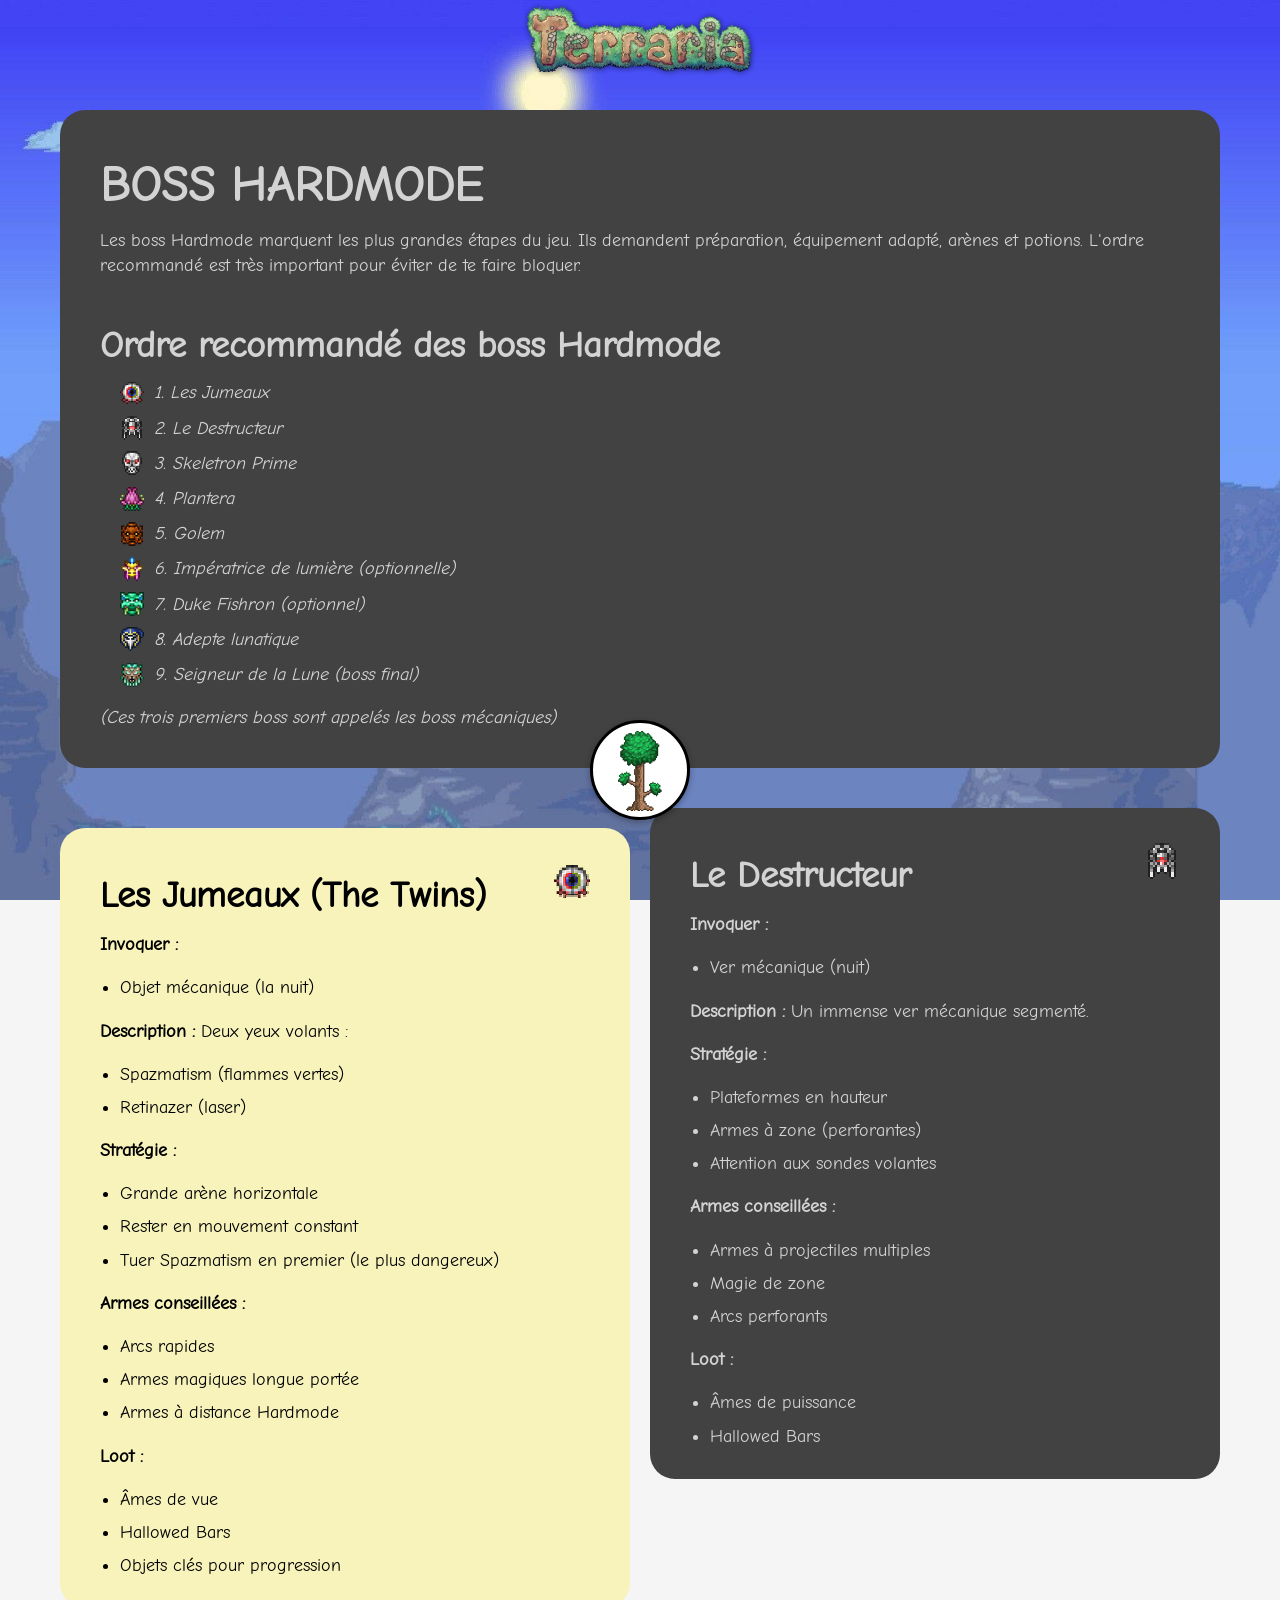
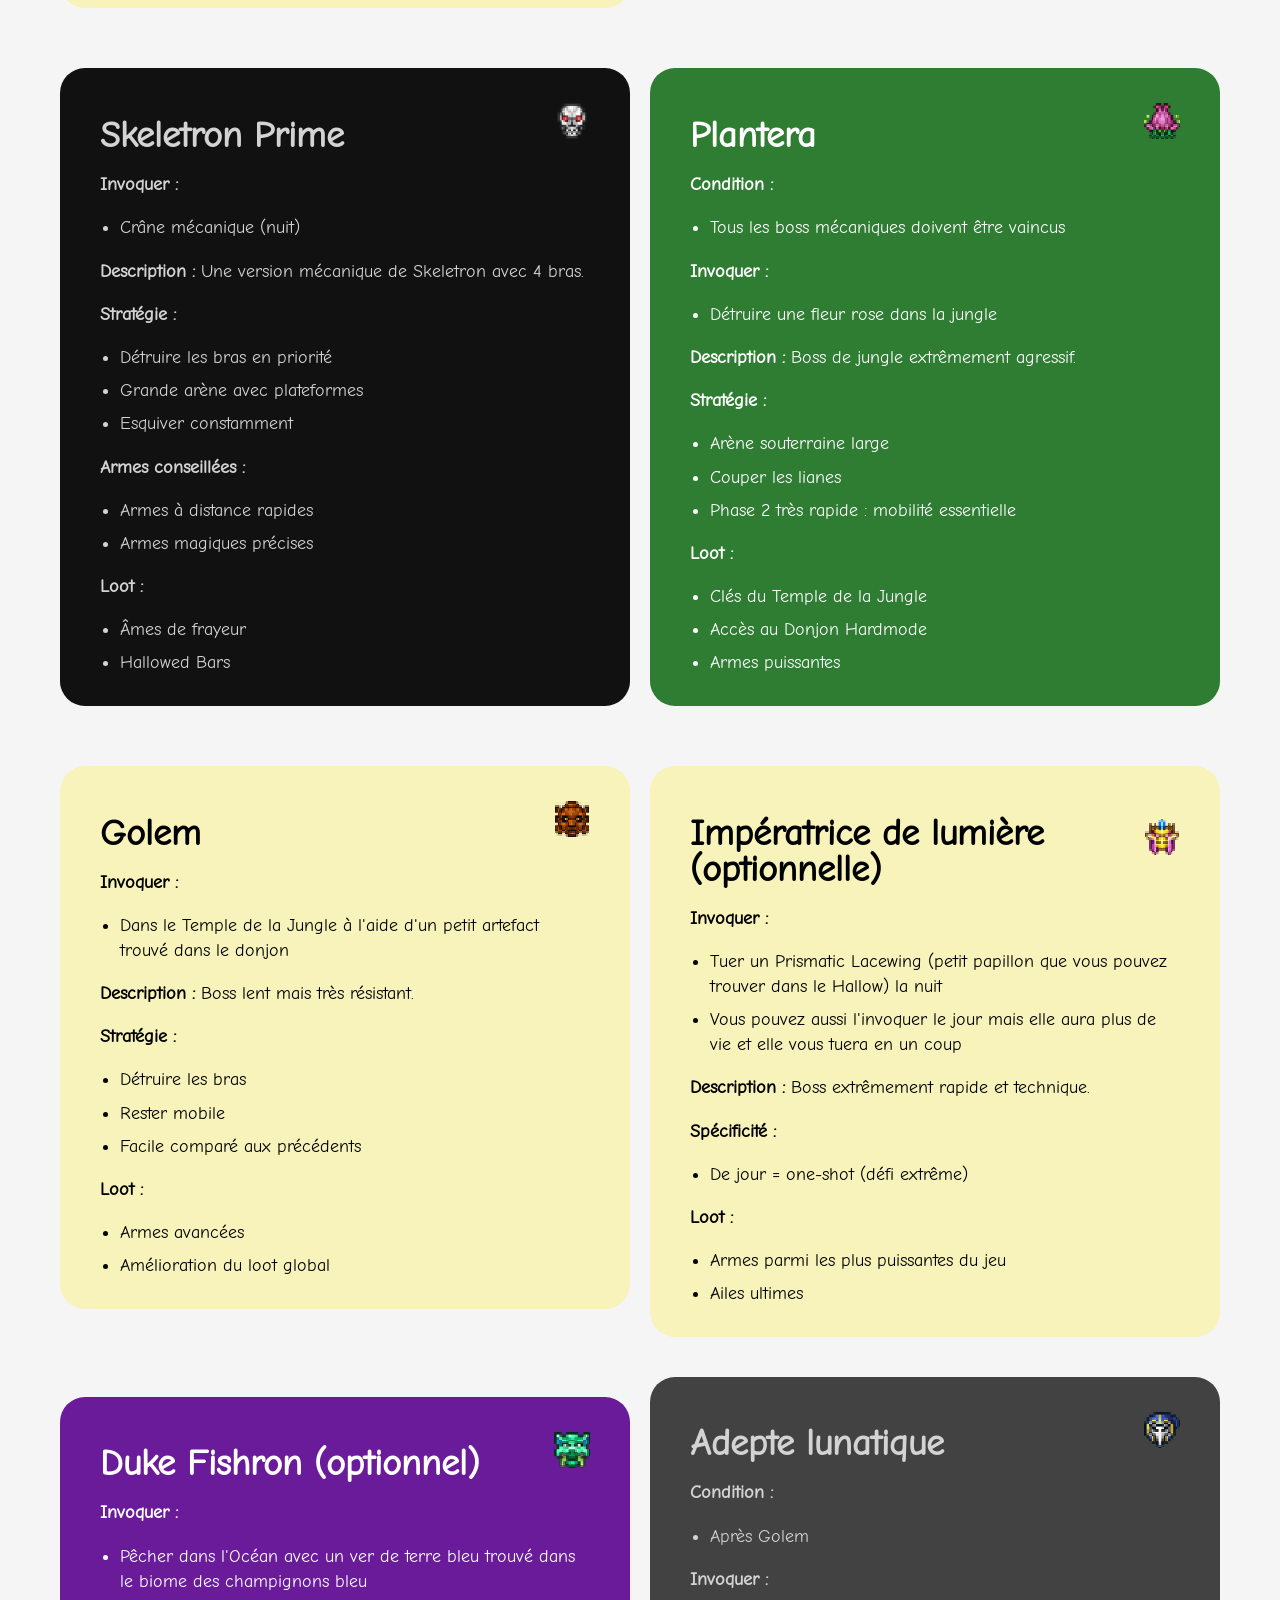
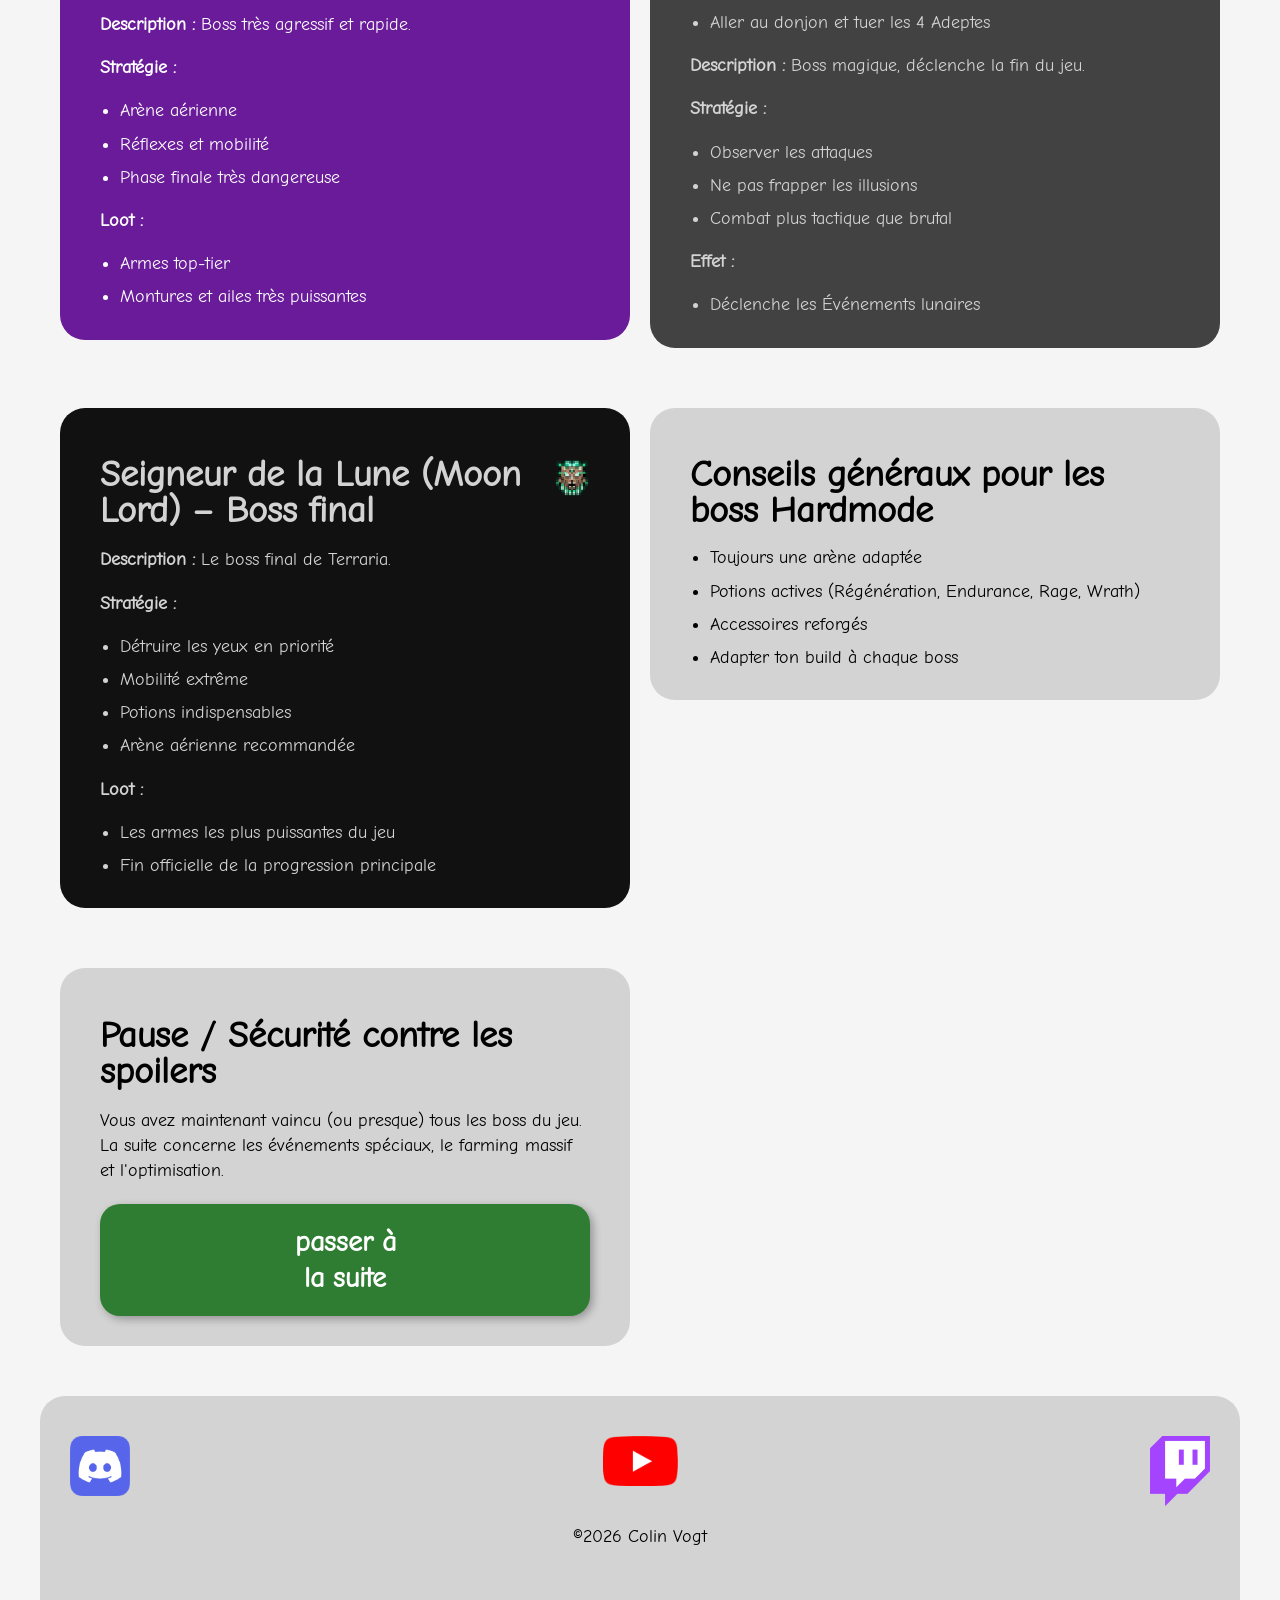
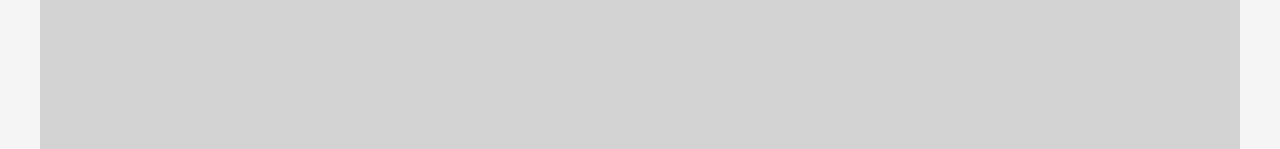
==== boss_hardmode.html @ 0d72e26e "Fini la page optimisation.html" ====
<!DOCTYPE html>
<html lang="fr">
<head>
    <meta charset="UTF-8">
    <meta name="viewport" content="width=device-width, initial-scale=1.0">
    <title>Boss Hardmode | Guide complet de Terraria!</title>
    <meta name="author" content="Colin Vogt">
    <meta name="description" content="Guide complet de Terraria.">
    <link rel="stylesheet" href="css/normalize.css"/>
    <link rel="stylesheet" href="css/main.css"/>
    <link rel="apple-touch-icon" sizes="180x180" href="/img/apple-touch-icon.png">
    <link rel="icon" type="image/png" sizes="32x32" href="/img/favicon-32x32.png">
    <link rel="icon" type="image/png" sizes="16x16" href="/img/favicon-16x16.png">
    <link rel="manifest" href="./site.webmanifest">
</head>
<body class="Page-guide">

<header>
    <img src="./img/HD-Terraria-Logo.webp" alt="Logo de Terraria" class="Logo" height="80px"/>
</header>

<main>

    <!-- Titre + intro -->
    <div class="Box-gris-foncee">
        <h1>BOSS HARDMODE</h1>
        <p>Les boss Hardmode marquent les plus grandes étapes du jeu. Ils demandent préparation,
            équipement adapté, arènes et potions. L'ordre recommandé est très important pour éviter
            de te faire bloquer.</p>

        <h2>Ordre recommandé des boss Hardmode</h2>
        <ul class="liste-boss">
            <li><a href="#jumeaux">
                <img src="./img/jumeaux.png" alt="Les Jumeaux"/>
                1. Les Jumeaux
            </a></li>
            <li><a href="#destructeur">
                <img src="./img/le_destructeur.png" alt="Le Destructeur"/>
                2. Le Destructeur
            </a></li>
            <li><a href="#skeletron-prime">
                <img src="./img/skeletron_prime.png" alt="Skeletron Prime"/>
                3. Skeletron Prime
            </a></li>
            <li><a href="#plantera">
                <img src="./img/plantera.png" alt="Plantera"/>
                4. Plantera
            </a></li>
            <li><a href="#golem">
                <img src="./img/golem.png" alt="Golem"/>
                5. Golem
            </a></li>
            <li><a href="#imperatrice">
                <img src="./img/imperatrice_lumiere.png" alt="Impératrice de lumière"/>
                6. Impératrice de lumière (optionnelle)
            </a></li>
            <li><a href="#duke-fishron">
                <img src="./img/duc_poisson.png" alt="Duke Fishron"/>
                7. Duke Fishron (optionnel)
            </a></li>
            <li><a href="#adepte">
                <img src="./img/adepte_lunatique.png" alt="Adepte lunatique"/>
                8. Adepte lunatique
            </a></li>
            <li><a href="#moon-lord">
                <img src="./img/seigneur_de_la_lune.png" alt="Seigneur de la Lune"/>
                9. Seigneur de la Lune (boss final)
            </a></li>
        </ul>
        <p><em>(Ces trois premiers boss sont appelés les boss mécaniques)</em></p>
    </div>

    <!-- Les Jumeaux -->
    <div class="Box-jaune" id="jumeaux">
        <div class="boss-header">
            <h2>Les Jumeaux (The Twins)</h2>
            <img src="./img/jumeaux.png" alt="Les Jumeaux" class="boss-icon"/>
        </div>
        <p><strong>Invoquer :</strong></p>
        <ul>
            <li>Objet mécanique (la nuit)</li>
        </ul>
        <p><strong>Description :</strong> Deux yeux volants :</p>
        <ul>
            <li>Spazmatism (flammes vertes)</li>
            <li>Retinazer (laser)</li>
        </ul>
        <p><strong>Stratégie :</strong></p>
        <ul>
            <li>Grande arène horizontale</li>
            <li>Rester en mouvement constant</li>
            <li>Tuer Spazmatism en premier (le plus dangereux)</li>
        </ul>
        <p><strong>Armes conseillées :</strong></p>
        <ul>
            <li>Arcs rapides</li>
            <li>Armes magiques longue portée</li>
            <li>Armes à distance Hardmode</li>
        </ul>
        <p><strong>Loot :</strong></p>
        <ul>
            <li>Âmes de vue</li>
            <li>Hallowed Bars</li>
            <li>Objets clés pour progression</li>
        </ul>
    </div>

    <!-- Le Destructeur -->
    <div class="Box-gris-foncee" id="destructeur" style="margin-top: 0;">
        <div class="boss-header">
            <h2>Le Destructeur</h2>
            <img src="./img/le_destructeur.png" alt="Le Destructeur" class="boss-icon"/>
        </div>
        <p><strong>Invoquer :</strong></p>
        <ul>
            <li>Ver mécanique (nuit)</li>
        </ul>
        <p><strong>Description :</strong> Un immense ver mécanique segmenté.</p>
        <p><strong>Stratégie :</strong></p>
        <ul>
            <li>Plateformes en hauteur</li>
            <li>Armes à zone (perforantes)</li>
            <li>Attention aux sondes volantes</li>
        </ul>
        <p><strong>Armes conseillées :</strong></p>
        <ul>
            <li>Armes à projectiles multiples</li>
            <li>Magie de zone</li>
            <li>Arcs perforants</li>
        </ul>
        <p><strong>Loot :</strong></p>
        <ul>
            <li>Âmes de puissance</li>
            <li>Hallowed Bars</li>
        </ul>
    </div>

    <!-- Skeletron Prime -->
    <div class="Box-noir" id="skeletron-prime">
        <div class="boss-header">
            <h2>Skeletron Prime</h2>
            <img src="./img/skeletron_prime.png" alt="Skeletron Prime" class="boss-icon"/>
        </div>
        <p><strong>Invoquer :</strong></p>
        <ul>
            <li>Crâne mécanique (nuit)</li>
        </ul>
        <p><strong>Description :</strong> Une version mécanique de Skeletron avec 4 bras.</p>
        <p><strong>Stratégie :</strong></p>
        <ul>
            <li>Détruire les bras en priorité</li>
            <li>Grande arène avec plateformes</li>
            <li>Esquiver constamment</li>
        </ul>
        <p><strong>Armes conseillées :</strong></p>
        <ul>
            <li>Armes à distance rapides</li>
            <li>Armes magiques précises</li>
        </ul>
        <p><strong>Loot :</strong></p>
        <ul>
            <li>Âmes de frayeur</li>
            <li>Hallowed Bars</li>
        </ul>
    </div>

    <!-- Plantera -->
    <div class="Box-verte" id="plantera">
        <div class="boss-header">
            <h2>Plantera</h2>
            <img src="./img/plantera.png" alt="Plantera" class="boss-icon"/>
        </div>
        <p><strong>Condition :</strong></p>
        <ul>
            <li>Tous les boss mécaniques doivent être vaincus</li>
        </ul>
        <p><strong>Invoquer :</strong></p>
        <ul>
            <li>Détruire une fleur rose dans la jungle</li>
        </ul>
        <p><strong>Description :</strong> Boss de jungle extrêmement agressif.</p>
        <p><strong>Stratégie :</strong></p>
        <ul>
            <li>Arène souterraine large</li>
            <li>Couper les lianes</li>
            <li>Phase 2 très rapide : mobilité essentielle</li>
        </ul>
        <p><strong>Loot :</strong></p>
        <ul>
            <li>Clés du Temple de la Jungle</li>
            <li>Accès au Donjon Hardmode</li>
            <li>Armes puissantes</li>
        </ul>
    </div>

    <!-- Golem -->
    <div class="Box-jaune" id="golem">
        <div class="boss-header">
            <h2>Golem</h2>
            <img src="./img/golem.png" alt="Golem" class="boss-icon"/>
        </div>
        <p><strong>Invoquer :</strong></p>
        <ul>
            <li>Dans le Temple de la Jungle à l'aide d'un petit artefact trouvé dans le donjon</li>
        </ul>
        <p><strong>Description :</strong> Boss lent mais très résistant.</p>
        <p><strong>Stratégie :</strong></p>
        <ul>
            <li>Détruire les bras</li>
            <li>Rester mobile</li>
            <li>Facile comparé aux précédents</li>
        </ul>
        <p><strong>Loot :</strong></p>
        <ul>
            <li>Armes avancées</li>
            <li>Amélioration du loot global</li>
        </ul>
    </div>

    <!-- Impératrice de lumière -->
    <div class="Box-jaune" id="imperatrice">
        <div class="boss-header">
            <h2>Impératrice de lumière (optionnelle)</h2>
            <img src="./img/imperatrice_lumiere.png" alt="Impératrice de lumière" class="boss-icon"/>
        </div>
        <p><strong>Invoquer :</strong></p>
        <ul>
            <li>Tuer un Prismatic Lacewing (petit papillon que vous pouvez trouver dans le Hallow) la nuit</li>
            <li>Vous pouvez aussi l'invoquer le jour mais elle aura plus de vie et elle vous tuera en un coup</li>
        </ul>
        <p><strong>Description :</strong> Boss extrêmement rapide et technique.</p>
        <p><strong>Spécificité :</strong></p>
        <ul>
            <li>De jour = one-shot (défi extrême)</li>
        </ul>
        <p><strong>Loot :</strong></p>
        <ul>
            <li>Armes parmi les plus puissantes du jeu</li>
            <li>Ailes ultimes</li>
        </ul>
    </div>

    <!-- Duke Fishron -->
    <div class="Box-violet" id="duke-fishron">
        <div class="boss-header">
            <h2>Duke Fishron (optionnel)</h2>
            <img src="./img/duc_poisson.png" alt="Duke Fishron" class="boss-icon"/>
        </div>
        <p><strong>Invoquer :</strong></p>
        <ul>
            <li>Pêcher dans l'Océan avec un ver de terre bleu trouvé dans le biome des champignons bleu</li>
        </ul>
        <p><strong>Description :</strong> Boss très agressif et rapide.</p>
        <p><strong>Stratégie :</strong></p>
        <ul>
            <li>Arène aérienne</li>
            <li>Réflexes et mobilité</li>
            <li>Phase finale très dangereuse</li>
        </ul>
        <p><strong>Loot :</strong></p>
        <ul>
            <li>Armes top-tier</li>
            <li>Montures et ailes très puissantes</li>
        </ul>
    </div>

    <!-- Adepte lunatique -->
    <div class="Box-gris-foncee" id="adepte" style="margin-top: 0;">
        <div class="boss-header">
            <h2>Adepte lunatique</h2>
            <img src="./img/adepte_lunatique.png" alt="Adepte lunatique" class="boss-icon"/>
        </div>
        <p><strong>Condition :</strong></p>
        <ul>
            <li>Après Golem</li>
        </ul>
        <p><strong>Invoquer :</strong></p>
        <ul>
            <li>Aller au donjon et tuer les 4 Adeptes</li>
        </ul>
        <p><strong>Description :</strong> Boss magique, déclenche la fin du jeu.</p>
        <p><strong>Stratégie :</strong></p>
        <ul>
            <li>Observer les attaques</li>
            <li>Ne pas frapper les illusions</li>
            <li>Combat plus tactique que brutal</li>
        </ul>
        <p><strong>Effet :</strong></p>
        <ul>
            <li>Déclenche les Événements lunaires</li>
        </ul>
    </div>

    <!-- Moon Lord -->
    <div class="Box-noir" id="moon-lord">
        <div class="boss-header">
            <h2>Seigneur de la Lune (Moon Lord) – Boss final</h2>
            <img src="./img/seigneur_de_la_lune.png" alt="Seigneur de la Lune" class="boss-icon"/>
        </div>
        <p><strong>Description :</strong> Le boss final de Terraria.</p>
        <p><strong>Stratégie :</strong></p>
        <ul>
            <li>Détruire les yeux en priorité</li>
            <li>Mobilité extrême</li>
            <li>Potions indispensables</li>
            <li>Arène aérienne recommandée</li>
        </ul>
        <p><strong>Loot :</strong></p>
        <ul>
            <li>Les armes les plus puissantes du jeu</li>
            <li>Fin officielle de la progression principale</li>
        </ul>
    </div>

    <!-- Conseils généraux -->
    <div class="Box-gris-claire">
        <h2>Conseils généraux pour les boss Hardmode</h2>
        <ul>
            <li>Toujours une arène adaptée</li>
            <li>Potions actives (Régénération, Endurance, Rage, Wrath)</li>
            <li>Accessoires reforgés</li>
            <li>Adapter ton build à chaque boss</li>
        </ul>
    </div>

    <!-- Pause / Sécurité contre les spoilers -->
    <div class="Box-gris-claire">
        <h2>Pause / Sécurité contre les spoilers</h2>
        <p>Vous avez maintenant vaincu (ou presque) tous les boss du jeu. La suite concerne les
            événements spéciaux, le farming massif et l'optimisation.</p>
        <a href="progression_avancee.html" class="btn-suite">passer à<br>la suite</a>
    </div>

</main>

<footer>
    <nav class="reseau-sociaux">
        <a href="" target="_blank" rel="noopener noreferrer">
            <img src="./img/logo_discord.png" alt="Logo de discord" width="60" height="60"/>
        </a>
        <a href="https://www.youtube.com/@Colpome" target="_blank" rel="noopener noreferrer">
            <img src="./img/Logo_youtube.png" alt="Logo de Youtube" width="75" height="50"/>
        </a>
        <a href="https://www.twitch.tv/colpome" target="_blank" rel="noopener noreferrer">
            <img src="./img/Logo_twitch.png" alt="Logo de Twitch" width="60" height="70"/>
        </a>
    </nav>
    &copy;2026 Colin Vogt
</footer>

<!-- Checkbox cachée qui contrôle le menu -->
<input type="checkbox" id="toggle-menu"/>

<!-- Cercle avec l'arbre = label cliquable -->
<label for="toggle-menu" class="cercle-fixe">
    <img src="./img/Arbre_Terraria.png" alt="Ouvrir le menu de navigation"/>
</label>

<!-- Menu -->
<nav class="menu-flottant">
    <a href="index.html" class="menu-btn">Accueil</a>
    <a href="role.html" class="menu-btn">Rôle</a>
    <a href="intro_guide.html" class="menu-btn actif">Guide du jeux</a>
    <a href="https://terraria.wiki.gg/" class="menu-btn" target="_blank" rel="noopener noreferrer">Wiki</a>
    <a href="https://store.steampowered.com/app/105600/Terraria/" class="menu-btn" target="_blank"
       rel="noopener noreferrer">Jouer</a>
</nav>

</body>
</html>
---- css/main.css ----
/* =============================================
   FONTS
   ============================================= */

@font-face {
    font-display: swap;
    font-family: 'Comic Neue';
    font-style: normal;
    font-weight: 400;
    src: url('../fonts/comic-neue-v9-latin-regular.woff2') format('woff2');
}

/* =============================================
   RESET & BASE
   ============================================= */

* {
    box-sizing: border-box;
}

body {
    font-family: 'Comic Neue', 'Comic Sans MS', cursive;
    font-weight: 400;
    font-size: 18px;
    line-height: 1.4;
    color: darkblue;
    background-color: whitesmoke;
    max-width: calc(100% - 23px);
    margin: auto;
    background-image: url("../img/terraria-biome-background-h1bm9hfi6el9yrfu.jpg");
    background-position: top;
    background-repeat: no-repeat;
    background-size: cover;
    background-attachment: fixed;
}

a {
    color: deeppink;
    text-decoration: none;
    padding: 0;
    margin: 0;
}

a:hover {
    color: darkmagenta;
}

/* =============================================
   HEADER - centré
   ============================================= */

header {
    position: fixed;
    top: 0;
    left: 0;
    width: 100%;
    display: flex;
    justify-content: center;
    z-index: 900;
    pointer-events: none;
}

header img {
    height: 80px;
    width: auto;
    pointer-events: all;
}

/* =============================================
   BOXES - STYLES COMMUNS
   ============================================= */

.Box-gris-foncee,
.Box-gris-claire,
.Box-verte,
.Box-jaune,
.Box-violet,
.Box-noir {
    border-radius: 25px;
    padding: 0 40px 20px;
    margin: 20px 0;
}

.Box-gris-foncee h1,
.Box-gris-claire h1,
.Box-verte h1,
.Box-jaune h1,
.Box-violet h1,
.Box-noir h1 {
    padding-top: 20px;
    font-size: 48px;
    font-weight: 700;
    line-height: 1;
    margin-bottom: 16px;
}

.Box-gris-foncee h2,
.Box-gris-claire h2,
.Box-verte h2,
.Box-jaune h2,
.Box-violet h2,
.Box-noir h2 {
    padding-top: 20px;
    font-size: 36px;
    font-weight: 700;
    line-height: 1;
    margin-bottom: 16px;
}

.Box-gris-foncee h3,
.Box-gris-claire h3,
.Box-verte h3,
.Box-jaune h3,
.Box-violet h3,
.Box-noir h3 {
    padding-top: 14px;
    font-size: 24px;
    font-weight: 700;
    line-height: 1;
    margin-bottom: 10px;
}

.Box-gris-foncee ul,
.Box-gris-claire ul,
.Box-verte ul,
.Box-jaune ul,
.Box-violet ul,
.Box-noir ul {
    padding-left: 20px;
    margin: 10px 0;
}

.Box-gris-foncee ol,
.Box-gris-claire ol,
.Box-verte ol,
.Box-jaune ol,
.Box-violet ol,
.Box-noir ol {
    padding-left: 20px;
    margin: 10px 0;
}

.Box-gris-foncee li,
.Box-gris-claire li,
.Box-verte li,
.Box-jaune li,
.Box-violet li,
.Box-noir li {
    margin-bottom: 8px;
}

/* =============================================
   BOXES - COULEURS
   ============================================= */

.Box-gris-foncee {
    background-color: #424242;
    color: #D3D3D3;
    margin-top: 110px;
}

.Box-gris-foncee img:not(.boss-icon):not(.liste-boss img) {
    display: block;
    max-width: 100%;
    width: 100%;
    height: auto;
    border-radius: 15px;
    margin-top: 10px;
}

.Box-gris-claire {
    background-color: #D3D3D3;
    color: #000000;
}

.Box-verte {
    background-color: #2E7D32;
    color: #FFFFFF;
}

.Box-verte video {
    max-width: 100%;
    width: 100%;
    border-radius: 12px;
}

.Box-jaune {
    background-color: #F7F3BB;
    color: #000000;
}

.Box-violet {
    background-color: #6A1B9A;
    color: #FFFFFF;
}

.Box-noir {
    background-color: #111111;
    color: #D3D3D3;
}

/* =============================================
   VIDEO PLACEHOLDER
   ============================================= */

.video-placeholder {
    height: 200px;
    border-radius: 12px;
    display: flex;
    align-items: center;
    justify-content: center;
    margin: 16px 0;
}

.video-placeholder p {
    font-size: 36px;
    font-weight: 700;
    color: #111;
}

/* =============================================
   BOUTON PASSER À LA SUITE
   ============================================= */

.btn-suite {
    display: block;
    background-color: #2E7D32;
    color: #fff !important;
    font-family: 'Comic Neue', 'Comic Sans MS', cursive;
    font-size: 28px;
    font-weight: 700;
    text-align: center;
    text-decoration: none;
    padding: 20px 30px;
    border-radius: 20px;
    margin: 20px auto 10px;
    width: 100%;
    line-height: 1.3;
    box-shadow: 3px 3px 8px rgba(0,0,0,0.3);
    transition: background-color 0.2s ease, transform 0.1s ease;
}

.btn-suite:hover {
    background-color: #1b5e20;
    color: #fff !important;
    transform: scale(1.02);
}

/* =============================================
   TABLEAU GUIDE
   ============================================= */

.tableau-guide {
    width: 100%;
    border-collapse: collapse;
    margin-top: 16px;
    font-size: 16px;
}

.tableau-guide th {
    background-color: #9E8A00;
    color: #fff;
    padding: 10px 14px;
    text-align: left;
    font-weight: 700;
    border: 1px solid #7a6a00;
}

.tableau-guide td {
    padding: 0;
    border: 1px solid #ccc;
    background-color: rgba(255,255,255,0.6);
    color: #111;
}

.tableau-guide tr:nth-child(even) td {
    background-color: rgba(255,255,240,0.8);
}

.tableau-guide td a {
    display: block;
    padding: 10px 14px;
    color: #111;
    text-decoration: none;
    width: 100%;
    height: 100%;
    transition: background-color 0.2s ease, color 0.2s ease;
}

.tableau-guide td a:hover {
    background-color: #2E7D32;
    color: #fff;
    font-weight: 700;
}

.tableau-guide td:last-child {
    padding: 10px 14px;
}

/* =============================================
   BOXES ROLES - bannière image + titre superposé
   ============================================= */

.Box-role {
    border-radius: 25px;
    margin: 20px 0;
    overflow: hidden;
}

.Box-role__banniere {
    position: relative;
    width: 100%;
    height: 160px;
}

.Box-role__img {
    width: 100%;
    height: 100%;
    object-fit: cover;
    display: block;
}

.Box-role__titre {
    position: absolute;
    top: 50%;
    left: 50%;
    transform: translate(-50%, -50%);
    font-family: 'Comic Neue', 'Comic Sans MS', cursive;
    font-size: 48px;
    font-weight: 700;
    line-height: 1;
    margin: 0;
    text-align: center;
    white-space: nowrap;
    color: #fff;
    text-shadow:
            -2px -2px 0 #000,
            2px -2px 0 #000,
            -2px  2px 0 #000,
            2px  2px 0 #000,
            0px  3px 8px rgba(0,0,0,0.7);
}

.Box-role__contenu {
    padding: 20px 30px 24px;
}

.Box-role__contenu p {
    margin-bottom: 12px;
}

.Box-role__contenu ul {
    padding-left: 20px;
    margin: 10px 0 12px;
}

.Box-role__contenu li {
    margin-bottom: 6px;
}

.Box-role--jaune { background-color: #F7F3BB; color: #000; }
.Box-role--violet { background-color: #3a006f; color: #fff; }
.Box-role--vert { background-color: #2E7D32; color: #fff; }
.Box-role--gris { background-color: #424242; color: #D3D3D3; }

/* =============================================
   BOSS HEADER - titre + icône côte à côte
   ============================================= */

.boss-header {
    display: flex;
    align-items: center;
    gap: 12px;
    flex-wrap: wrap;
    padding-top: 20px;
    margin-bottom: 16px;
}

.boss-header h2 {
    padding-top: 0;
    margin-bottom: 0;
    flex: 1;
}

.boss-icon {
    width: 36px;
    height: 36px;
    object-fit: contain;
    flex-shrink: 0;
    image-rendering: pixelated;   /* ← garde le style pixel art net */
}

/* =============================================
   LISTE DES BOSS avec icônes
   ============================================= */

.liste-boss {
    list-style: none;
    padding-left: 0;
}

.liste-boss li {
    margin-bottom: 10px;
}

.liste-boss a {
    display: flex;
    align-items: center;
    gap: 10px;
    color: #D3D3D3 !important;
    font-style: italic;
    font-size: 18px;
    text-decoration: none;
    transition: color 0.2s ease;
}

.liste-boss a:hover {
    color: #2E7D32 !important;
    font-weight: 700;
}

/* ← CORRECTION : taille fixe petite pour les icônes de la liste */
.liste-boss img {
    width: 24px;
    height: 24px;
    object-fit: contain;
    flex-shrink: 0;
    image-rendering: pixelated;
}

/* =============================================
   FOOTER
   ============================================= */

footer {
    text-align: center;
    display: block;
    background-color: #D3D3D3;
    color: #000000;
    padding: 20px 30px 200px;
    margin: 30px 0 0;
    border-radius: 25px 25px 0 0;
}

footer .reseau-sociaux {
    display: flex;
    justify-content: space-between;
    padding: 20px 0 10px;
    width: 100%;
}

/* =============================================
   MENU CSS PUR - checkbox cachée
   ============================================= */

#toggle-menu {
    display: none;
}

.cercle-fixe {
    position: fixed;
    bottom: 80px;
    left: 50%;
    transform: translateX(-50%);
    width: 100px;
    height: 100px;
    background-color: white;
    border-radius: 50%;
    display: flex;
    border: 3px solid #000000;
    justify-content: center;
    align-items: flex-start;
    padding-top: 8px;
    box-shadow: 0 2px 6px rgba(0,0,0,0.3);
    z-index: 2000;
    cursor: pointer;
    transition: border-color 0.2s ease, box-shadow 0.2s ease;
}

.cercle-fixe:hover {
    box-shadow: 0 4px 12px rgba(0,0,0,0.4);
}

#toggle-menu:checked ~ .cercle-fixe {
    border-color: #2E7D32;
    box-shadow: 0 0 0 4px rgba(46,125,50,0.3);
}

.cercle-fixe img {
    width: 80px;
    height: 80px;
    object-fit: contain;
}

.menu-flottant {
    position: fixed;
    top: 0;
    left: 0;
    width: 100vw;
    height: 100vh;
    background-color: transparent;
    display: flex;
    flex-direction: column;
    justify-content: flex-start;
    align-items: center;
    gap: 12px;
    padding: 100px 20px 20px;
    z-index: 1500;
    transform: translateY(-100%);
    transition: transform 0.4s ease;
    pointer-events: none;
}

#toggle-menu:checked ~ .menu-flottant {
    transform: translateY(0);
    pointer-events: all;
}

/* =============================================
   BOUTONS DU MENU
   ============================================= */

.menu-btn {
    display: block;
    background-color: #D3D3D3;
    color: #111 !important;
    font-family: 'Comic Neue', 'Comic Sans MS', cursive;
    font-size: 34px;
    font-weight: 700;
    text-decoration: none;
    padding: 26px 0;
    border-radius: 50px;
    border: 2px solid #555;
    box-shadow: 3px 3px 8px rgba(0,0,0,0.3);
    white-space: nowrap;
    transition: background-color 0.2s ease, transform 0.1s ease;
    width: 100%;
    text-align: center;
}

.menu-btn:hover {
    background-color: #2E7D32;
    color: #fff !important;
    transform: scale(1.02);
}

.menu-btn.actif {
    background-color: #F7F3BB;
    color: #111 !important;
    border-color: #111;
}

/* =============================================
   GRAND ÉCRAN - 2 colonnes (1024px et plus)
   ============================================= */

@media (min-width: 1024px) {

    body {
        max-width: 1200px;
        margin: auto;
    }

    main {
        display: grid;
        grid-template-columns: 1fr 1fr;
        gap: 20px;
        padding: 0 20px;
        align-items: start;
    }

    main > *:first-child,
    footer {
        grid-column: 1 / -1;
    }

    .menu-btn {
        font-size: 26px;
        padding: 20px 0;
    }

}
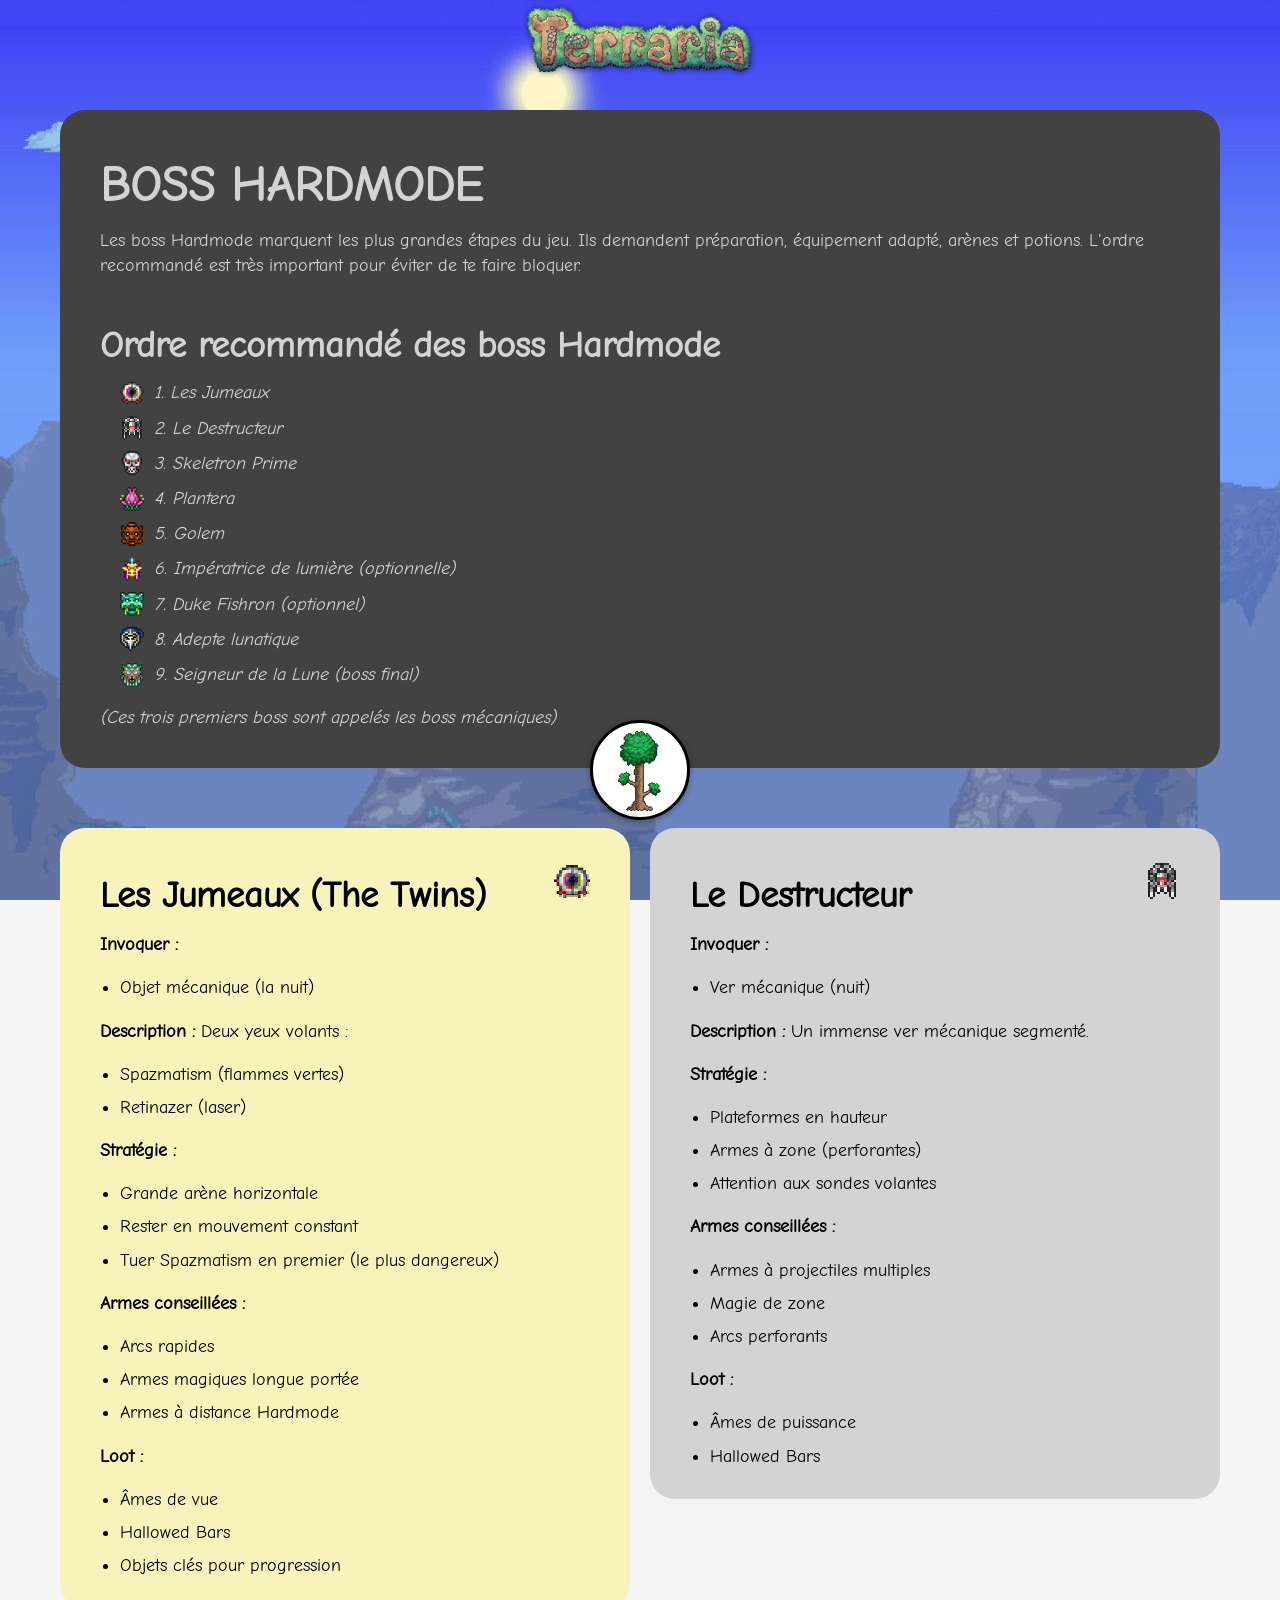
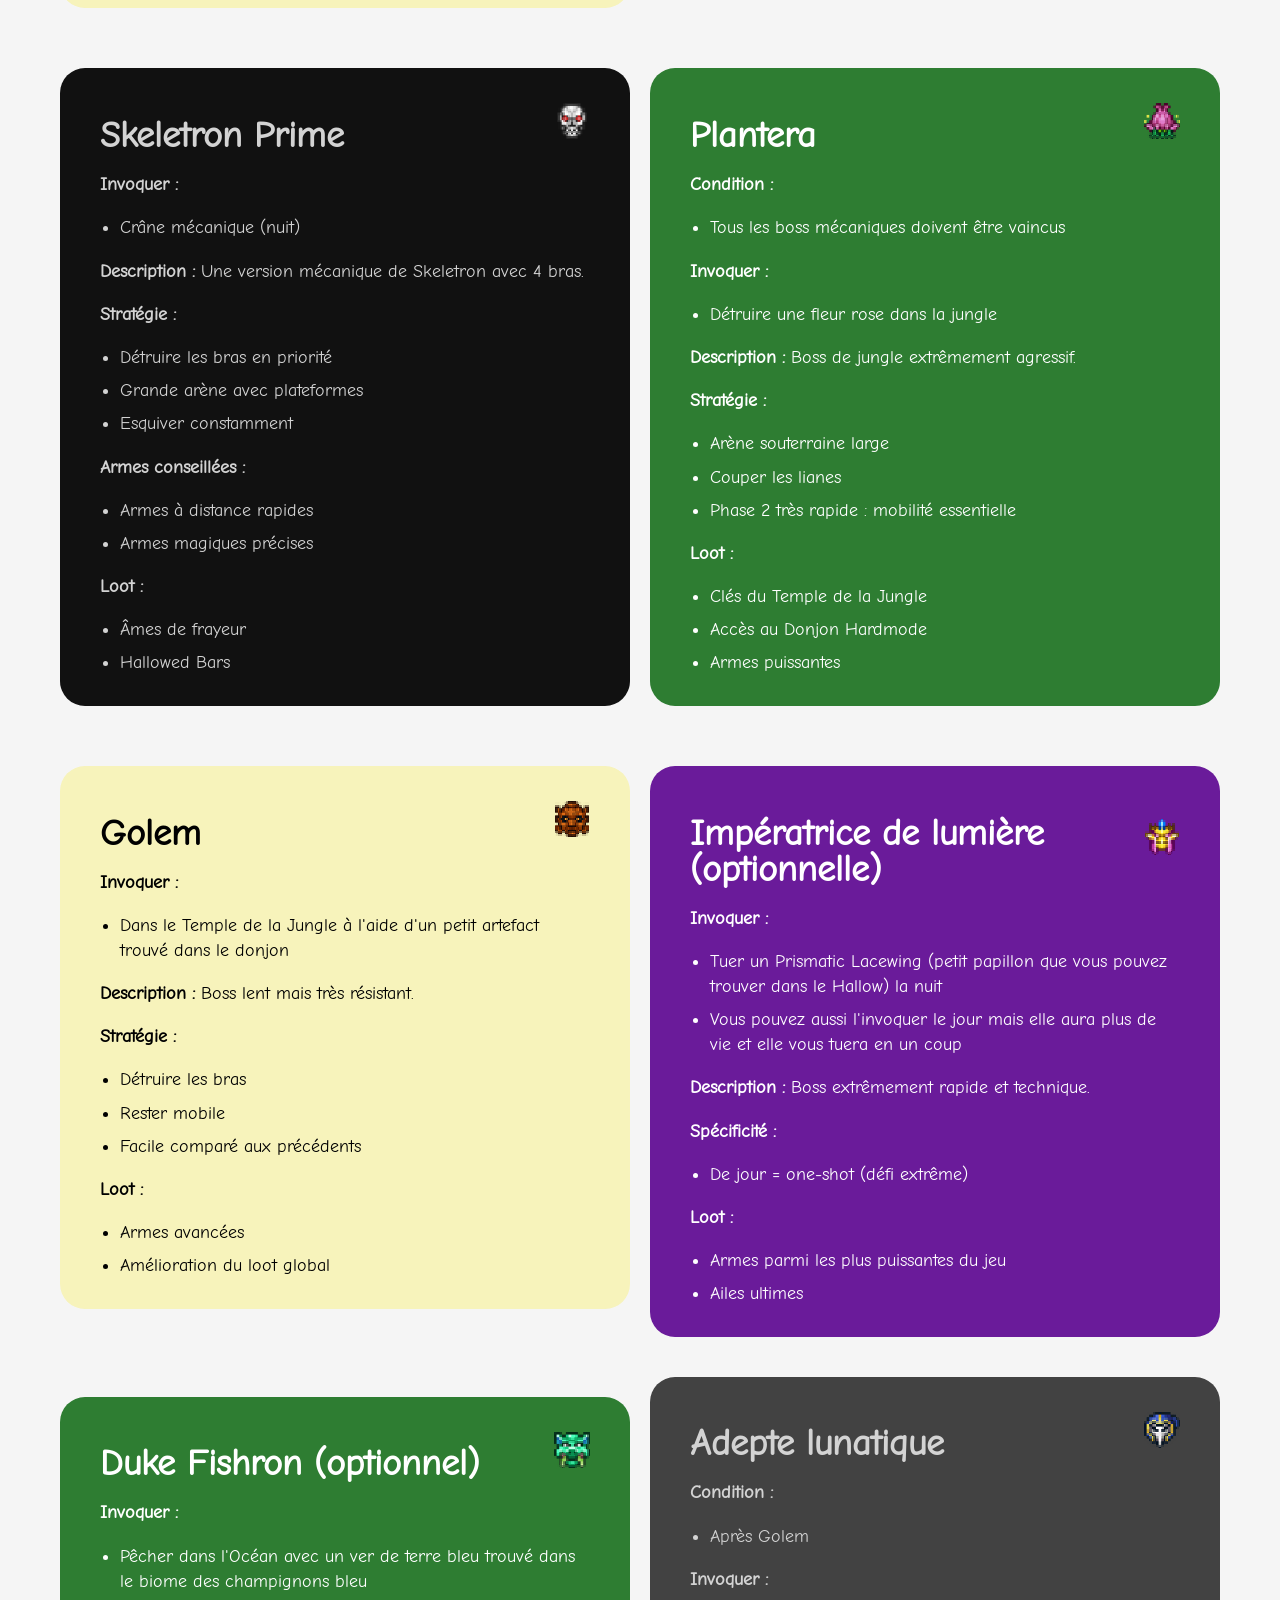
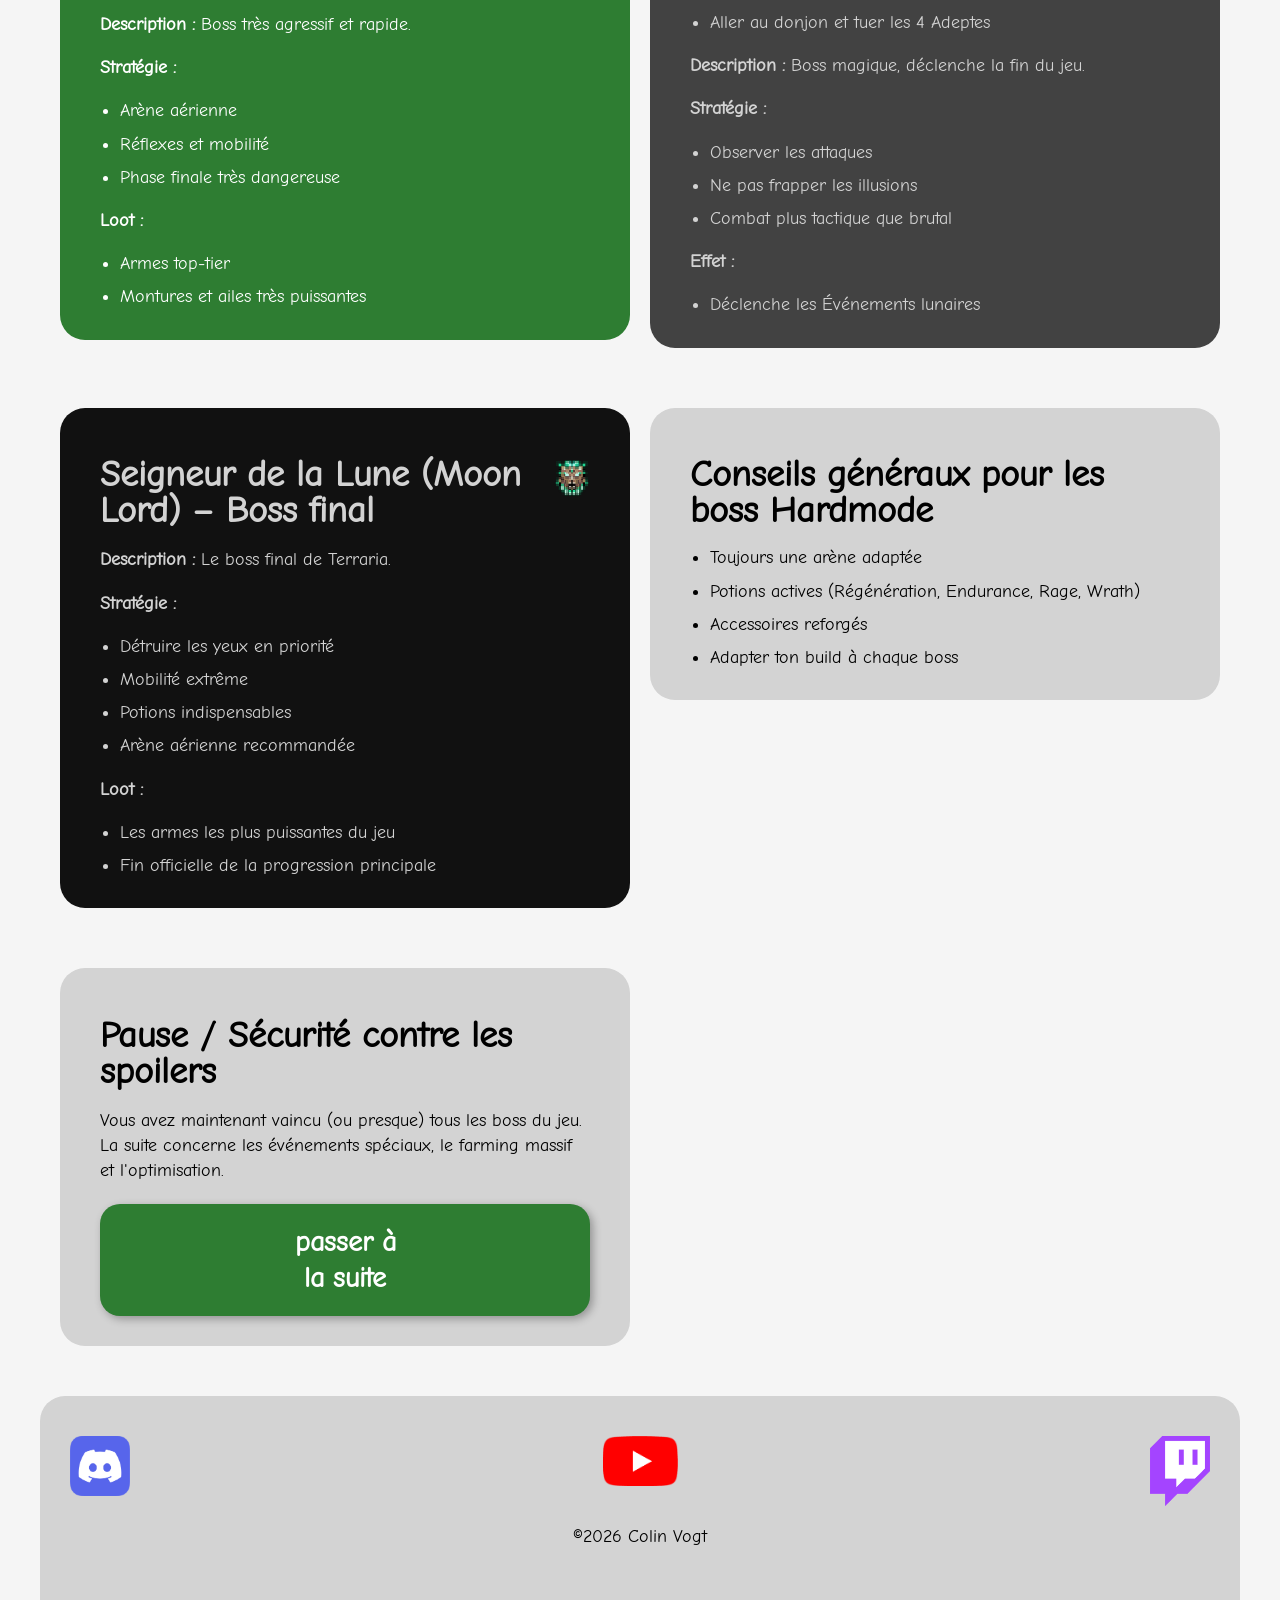
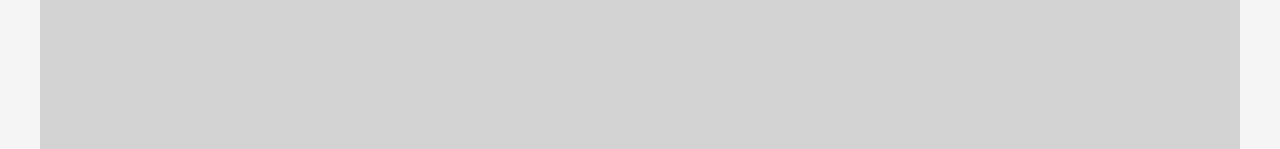
==== commit 2353e189: "Modifier les couleurs dans boss_hardmode.html" ====
--- a/boss_hardmode.html
+++ b/boss_hardmode.html
@@ -3,11 +3,12 @@
 <head>
     <meta charset="UTF-8">
     <meta name="viewport" content="width=device-width, initial-scale=1.0">
-    <title>Boss Hardmode | Guide complet de Terraria!</title>
+    <title>Progression Hardmode | Guide complet de Terraria!</title>
     <meta name="author" content="Colin Vogt">
     <meta name="description" content="Guide complet de Terraria.">
     <link rel="stylesheet" href="css/normalize.css"/>
     <link rel="stylesheet" href="css/main.css"/>
+    <link rel="stylesheet" href="css/responsive.css"/>
     <link rel="apple-touch-icon" sizes="180x180" href="/img/apple-touch-icon.png">
     <link rel="icon" type="image/png" sizes="32x32" href="/img/favicon-32x32.png">
     <link rel="icon" type="image/png" sizes="16x16" href="/img/favicon-16x16.png">
@@ -106,7 +107,7 @@
     </div>
 
     <!-- Le Destructeur -->
-    <div class="Box-gris-foncee" id="destructeur" style="margin-top: 0;">
+    <div class="Box-gris-claire" id="destructeur">
         <div class="boss-header">
             <h2>Le Destructeur</h2>
             <img src="./img/le_destructeur.png" alt="Le Destructeur" class="boss-icon"/>
@@ -218,7 +219,7 @@
     </div>
 
     <!-- Impératrice de lumière -->
-    <div class="Box-jaune" id="imperatrice">
+    <div class="Box-violet" id="imperatrice">
         <div class="boss-header">
             <h2>Impératrice de lumière (optionnelle)</h2>
             <img src="./img/imperatrice_lumiere.png" alt="Impératrice de lumière" class="boss-icon"/>
@@ -241,7 +242,7 @@
     </div>
 
     <!-- Duke Fishron -->
-    <div class="Box-violet" id="duke-fishron">
+    <div class="Box-verte" id="duke-fishron">
         <div class="boss-header">
             <h2>Duke Fishron (optionnel)</h2>
             <img src="./img/duc_poisson.png" alt="Duke Fishron" class="boss-icon"/>
--- a/css/main.css
+++ b/css/main.css
@@ -1,6 +1,6 @@
-/* =============================================
+/* ========================================
    FONTS
-   ============================================= */
+   ======================================== */
 
 @font-face {
     font-display: swap;
@@ -10,9 +10,7 @@
     src: url('../fonts/comic-neue-v9-latin-regular.woff2') format('woff2');
 }
 
-/* =============================================
-   RESET & BASE
-   ============================================= */
+/********** RESET & BASE **********/
 
 * {
     box-sizing: border-box;
@@ -45,9 +43,7 @@
     color: darkmagenta;
 }
 
-/* =============================================
-   HEADER - centré
-   ============================================= */
+/********** HEADER - centré **********/
 
 header {
     position: fixed;
@@ -66,9 +62,7 @@
     pointer-events: all;
 }
 
-/* =============================================
-   BOXES - STYLES COMMUNS
-   ============================================= */
+/********** BOXES - STYLES COMMUNS **********/
 
 .Box-gris-foncee,
 .Box-gris-claire,
@@ -149,9 +143,7 @@
     margin-bottom: 8px;
 }
 
-/* =============================================
-   BOXES - COULEURS
-   ============================================= */
+/********** BOXES - COULEURS **********/
 
 .Box-gris-foncee {
     background-color: #424242;
@@ -199,12 +191,9 @@
     color: #D3D3D3;
 }
 
-/* =============================================
-   VIDEO PLACEHOLDER
-   ============================================= */
+/********** VIDEO PLACEHOLDER **********/
 
 .video-placeholder {
-    height: 200px;
     border-radius: 12px;
     display: flex;
     align-items: center;
@@ -218,9 +207,7 @@
     color: #111;
 }
 
-/* =============================================
-   BOUTON PASSER À LA SUITE
-   ============================================= */
+/********** BOUTON PASSER À LA SUITE **********/
 
 .btn-suite {
     display: block;
@@ -246,9 +233,7 @@
     transform: scale(1.02);
 }
 
-/* =============================================
-   TABLEAU GUIDE
-   ============================================= */
+/********** TABLEAU GUIDE **********/
 
 .tableau-guide {
     width: 100%;
@@ -297,9 +282,7 @@
     padding: 10px 14px;
 }
 
-/* =============================================
-   BOXES ROLES - bannière image + titre superposé
-   ============================================= */
+/********** BOXES ROLES - bannière image + titre superposé **********/
 
 .Box-role {
     border-radius: 25px;
@@ -363,9 +346,7 @@
 .Box-role--vert { background-color: #2E7D32; color: #fff; }
 .Box-role--gris { background-color: #424242; color: #D3D3D3; }
 
-/* =============================================
-   BOSS HEADER - titre + icône côte à côte
-   ============================================= */
+/********** BOSS HEADER - titre + icône côte à côte **********/
 
 .boss-header {
     display: flex;
@@ -387,12 +368,10 @@
     height: 36px;
     object-fit: contain;
     flex-shrink: 0;
-    image-rendering: pixelated;   /* ← garde le style pixel art net */
-}
-
-/* =============================================
-   LISTE DES BOSS avec icônes
-   ============================================= */
+    image-rendering: pixelated;
+}
+
+/********** LISTE DES BOSS avec icônes **********/
 
 .liste-boss {
     list-style: none;
@@ -419,7 +398,6 @@
     font-weight: 700;
 }
 
-/* ← CORRECTION : taille fixe petite pour les icônes de la liste */
 .liste-boss img {
     width: 24px;
     height: 24px;
@@ -428,9 +406,7 @@
     image-rendering: pixelated;
 }
 
-/* =============================================
-   FOOTER
-   ============================================= */
+/********** FOOTER **********/
 
 footer {
     text-align: center;
@@ -449,9 +425,7 @@
     width: 100%;
 }
 
-/* =============================================
-   MENU CSS PUR - checkbox cachée
-   ============================================= */
+/********** MENU CSS PUR - checkbox cachée **********/
 
 #toggle-menu {
     display: none;
@@ -516,9 +490,7 @@
     pointer-events: all;
 }
 
-/* =============================================
-   BOUTONS DU MENU
-   ============================================= */
+/********** BOUTONS DU MENU **********/
 
 .menu-btn {
     display: block;
@@ -548,35 +520,4 @@
     background-color: #F7F3BB;
     color: #111 !important;
     border-color: #111;
-}
-
-/* =============================================
-   GRAND ÉCRAN - 2 colonnes (1024px et plus)
-   ============================================= */
-
-@media (min-width: 1024px) {
-
-    body {
-        max-width: 1200px;
-        margin: auto;
-    }
-
-    main {
-        display: grid;
-        grid-template-columns: 1fr 1fr;
-        gap: 20px;
-        padding: 0 20px;
-        align-items: start;
-    }
-
-    main > *:first-child,
-    footer {
-        grid-column: 1 / -1;
-    }
-
-    .menu-btn {
-        font-size: 26px;
-        padding: 20px 0;
-    }
-
 }
--- a/css/responsive.css
+++ b/css/responsive.css
@@ -0,0 +1,28 @@
+/********** GRAND ÉCRAN - 2 colonnes (1024px et plus) **********/
+
+@media (min-width: 1024px) {
+
+    body {
+        max-width: 1200px;
+        margin: auto;
+    }
+
+    main {
+        display: grid;
+        grid-template-columns: 1fr 1fr;
+        gap: 20px;
+        padding: 0 20px;
+        align-items: start;
+    }
+
+    main > *:first-child,
+    footer {
+        grid-column: 1 / -1;
+    }
+
+    .menu-btn {
+        font-size: 26px;
+        padding: 20px 0;
+    }
+
+}
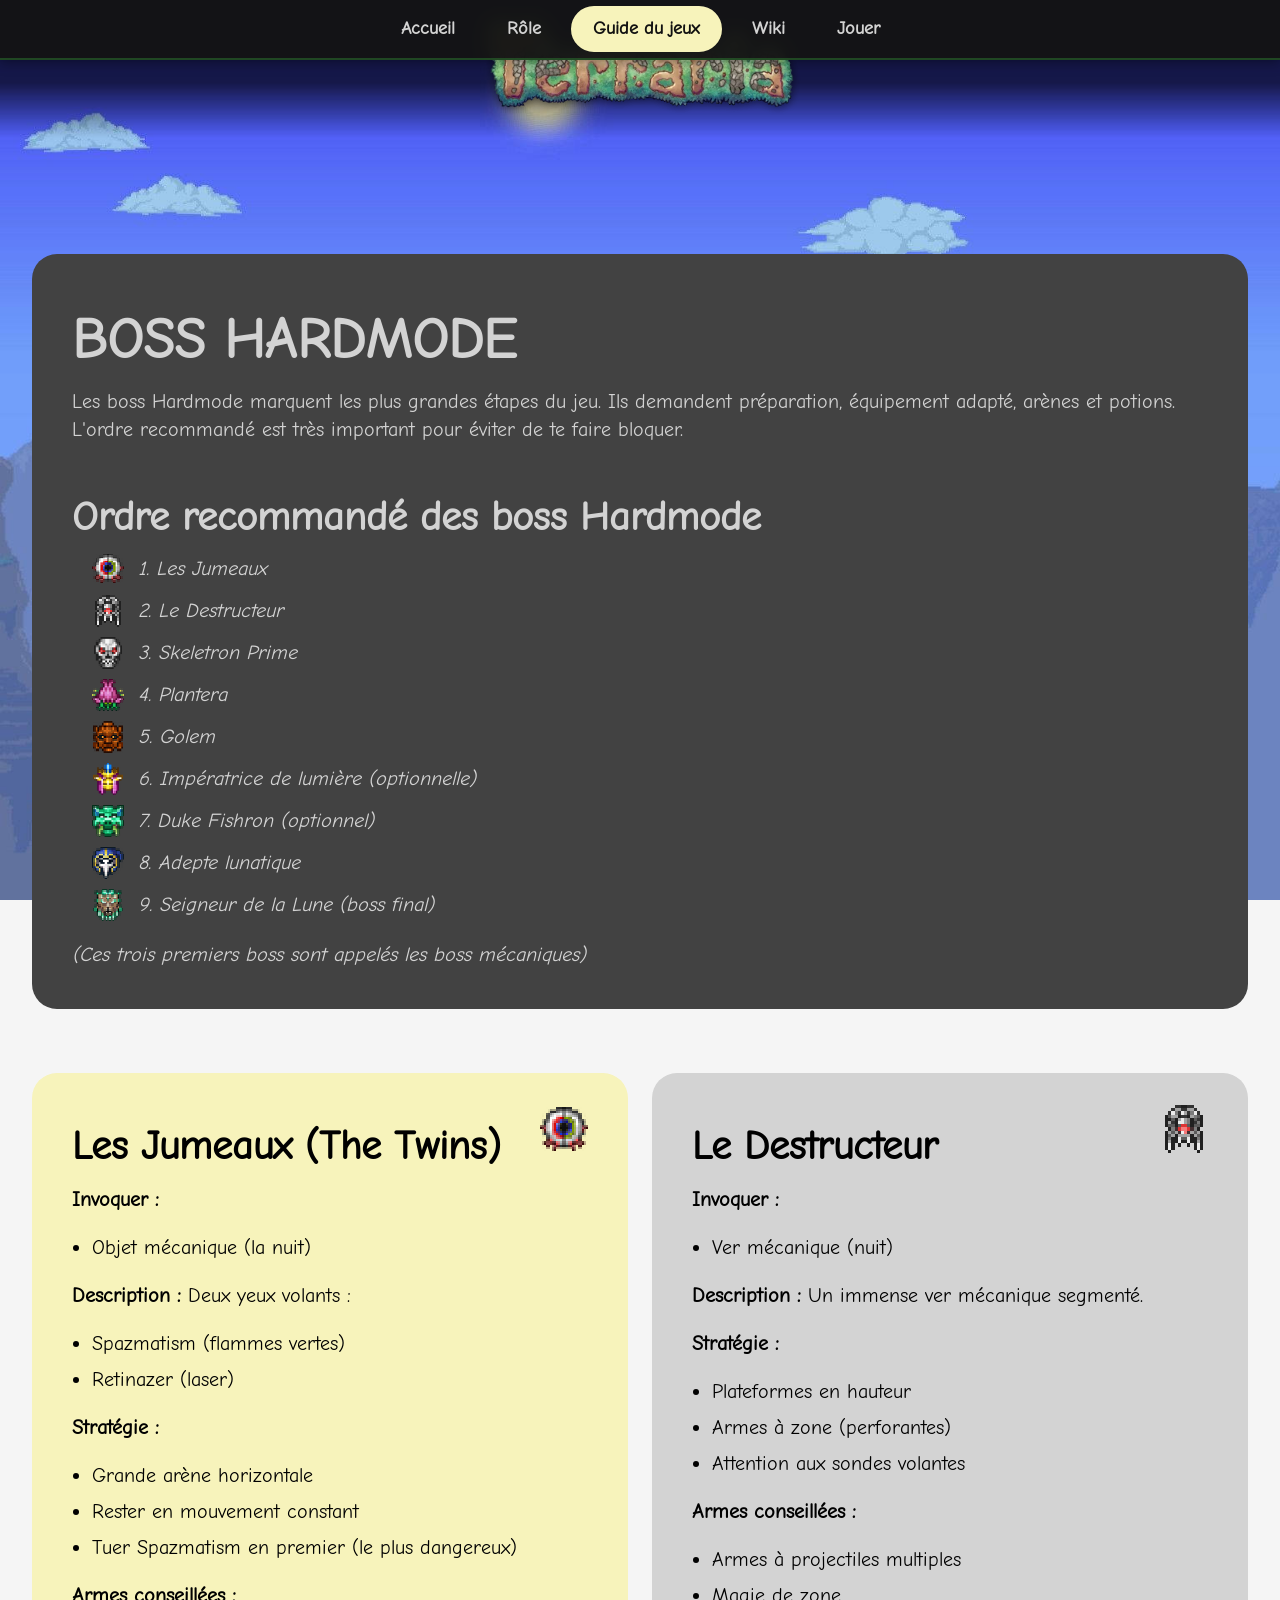
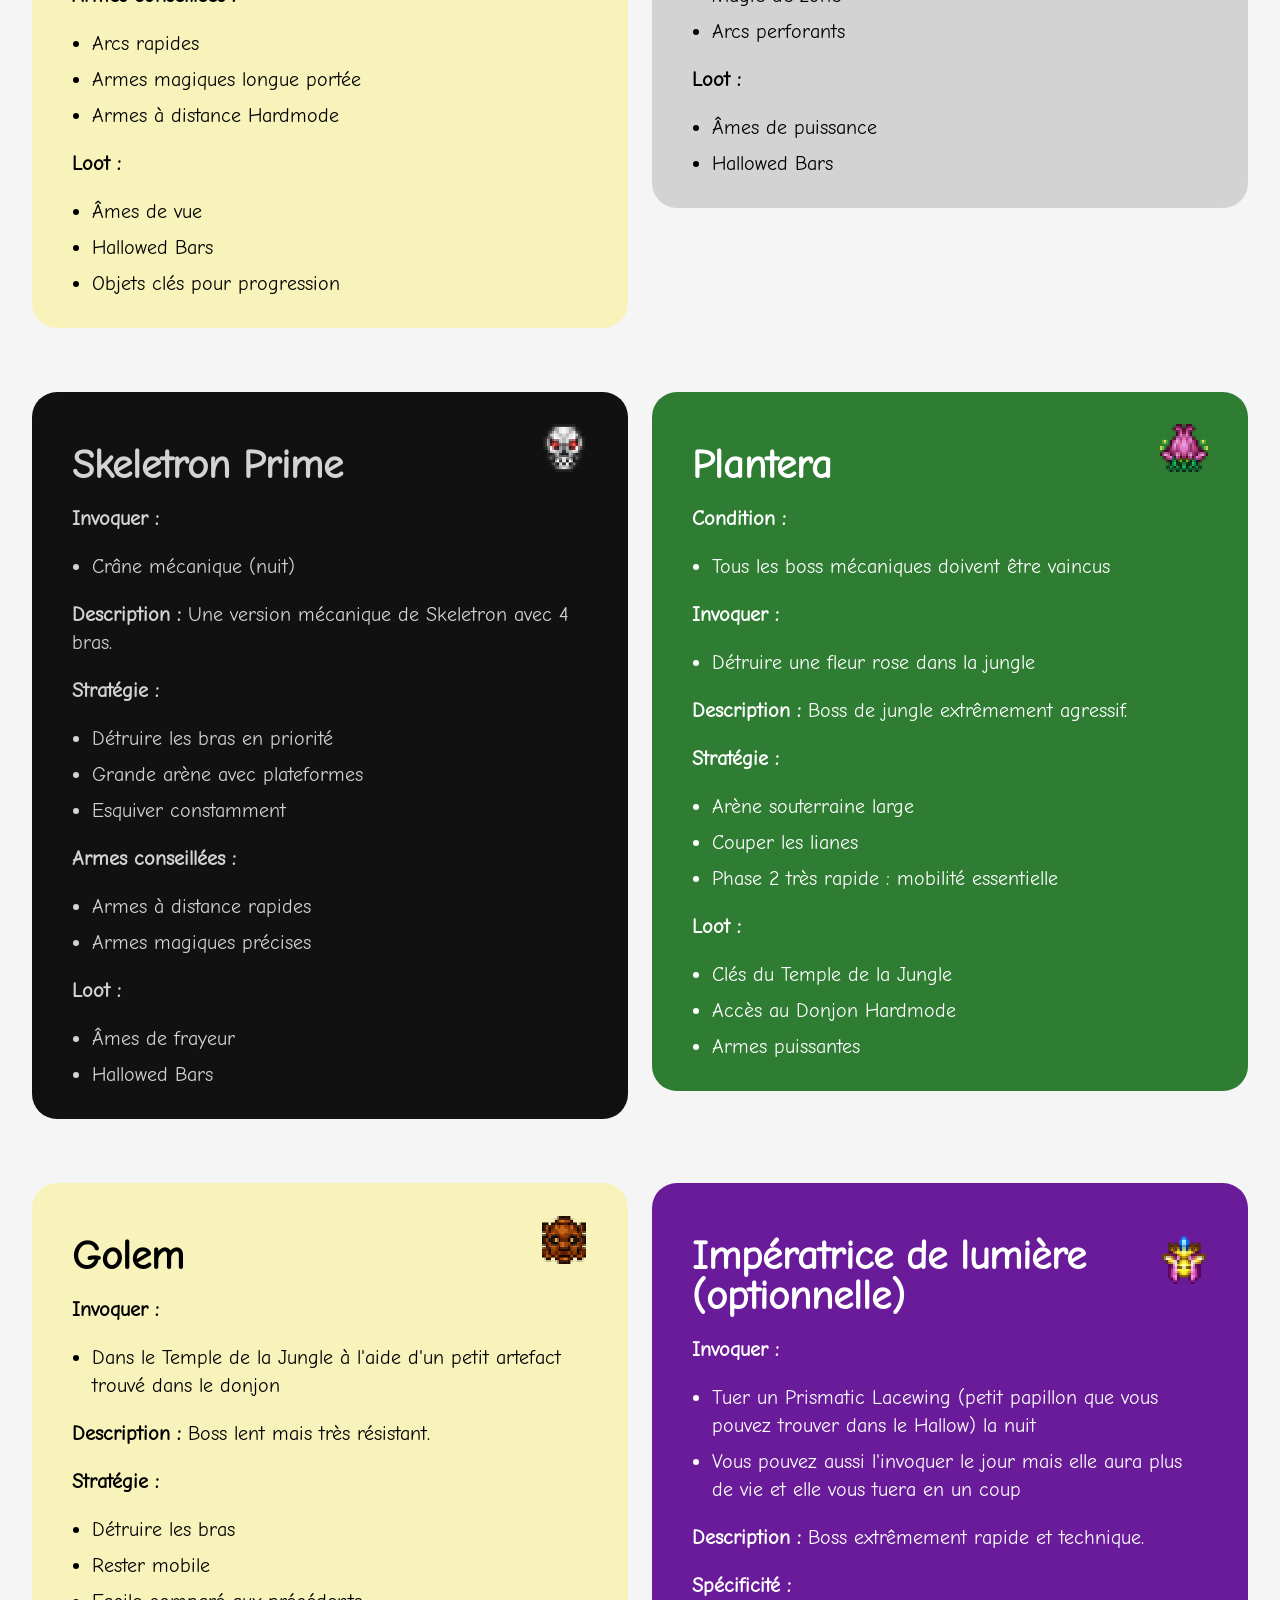
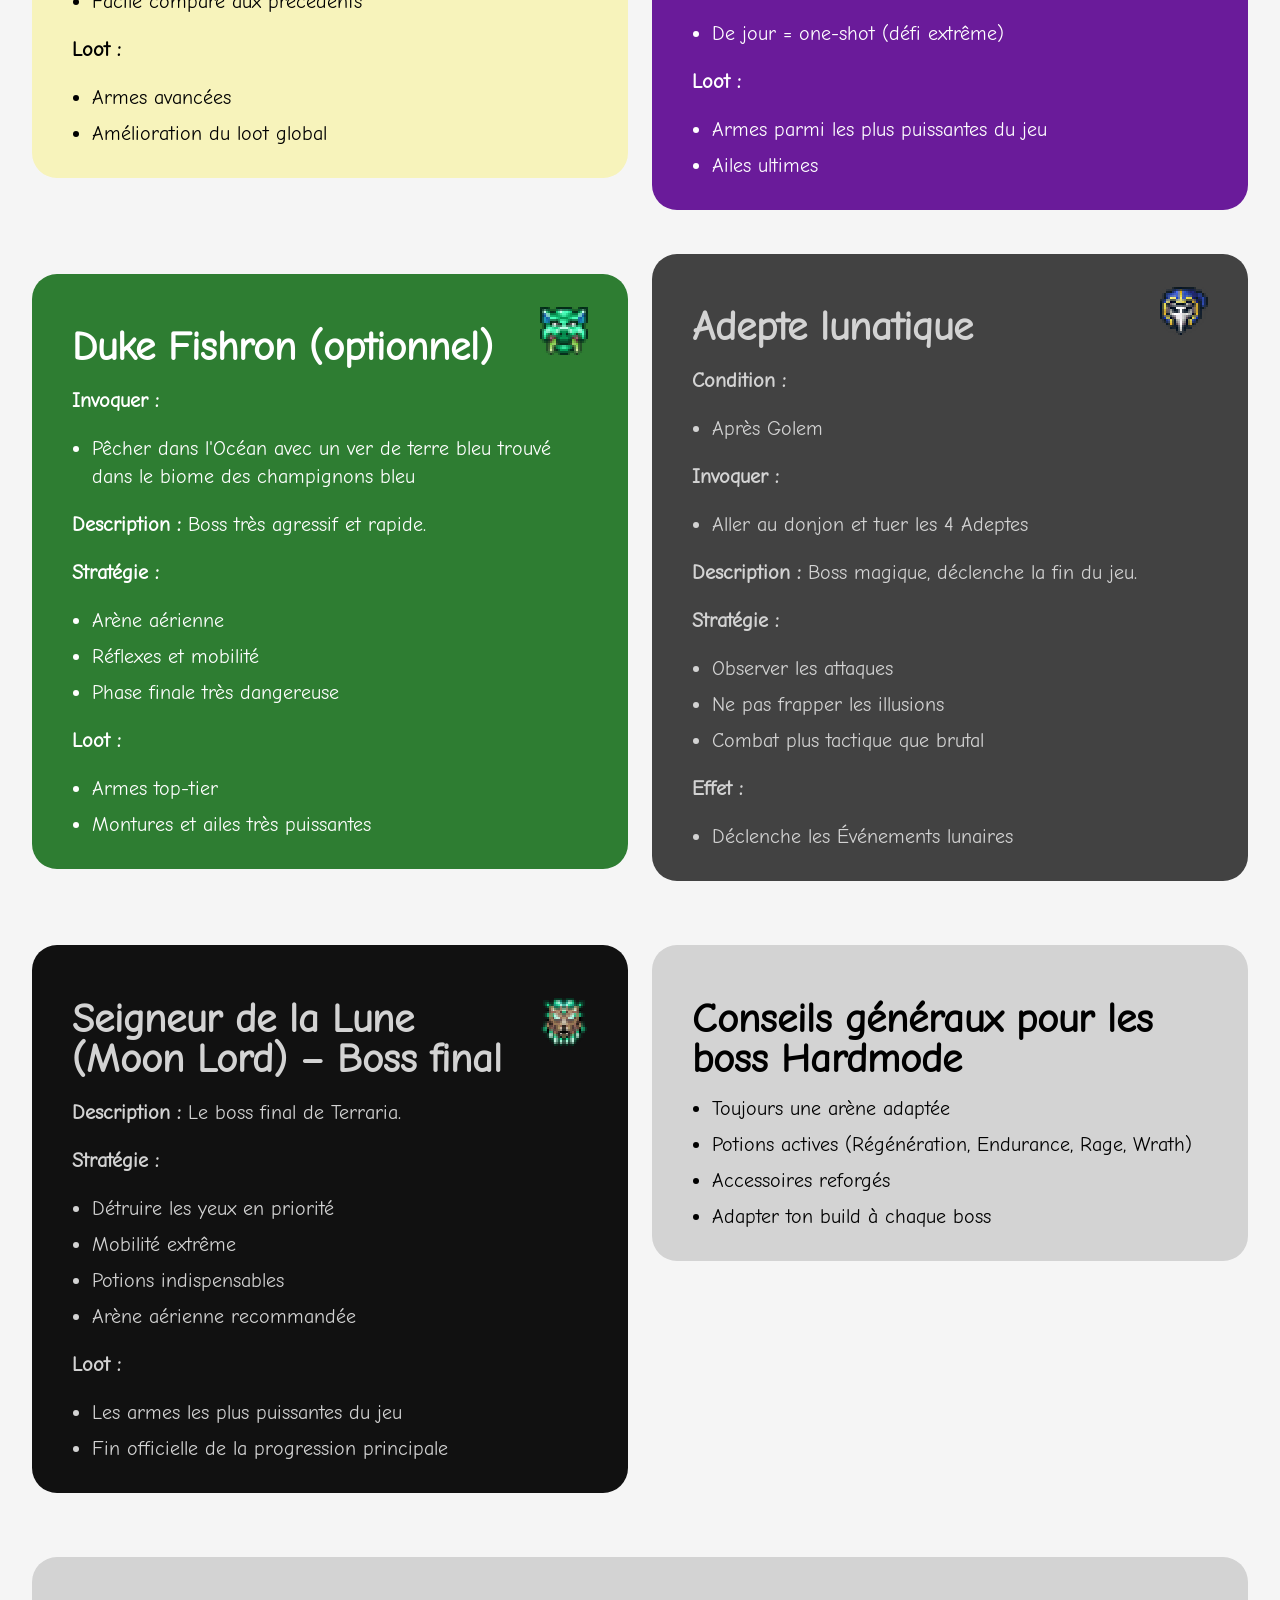
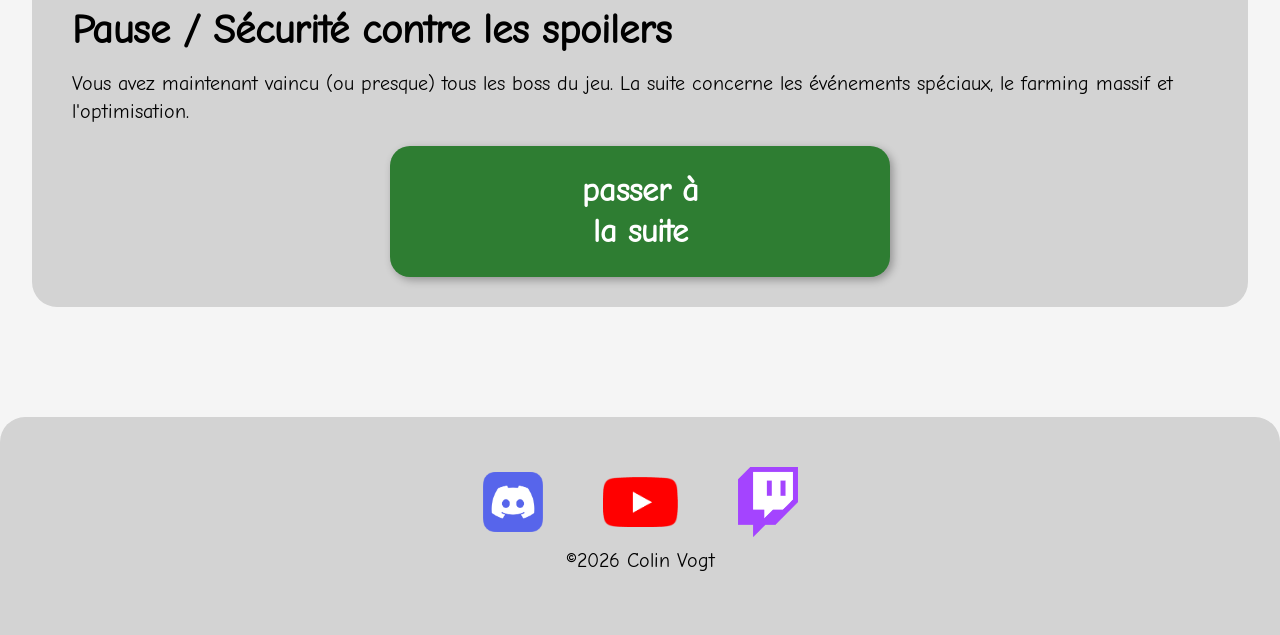
==== commit cdc0c2d0: "Ajouter les responsive.css pour fair la version grand écrans et ajouter le lien discord dans le pied" ====
--- a/boss_hardmode.html
+++ b/boss_hardmode.html
@@ -336,7 +336,7 @@
 
 <footer>
     <nav class="reseau-sociaux">
-        <a href="" target="_blank" rel="noopener noreferrer">
+        <a href="https://discord.gg/MsZWSTrvD7" target="_blank" rel="noopener noreferrer">
             <img src="./img/logo_discord.png" alt="Logo de discord" width="60" height="60"/>
         </a>
         <a href="https://www.youtube.com/@Colpome" target="_blank" rel="noopener noreferrer">
--- a/css/responsive.css
+++ b/css/responsive.css
@@ -1,28 +1,374 @@
-/********** GRAND ÉCRAN - 2 colonnes (1024px et plus) **********/
+/* =============================================
+   RESPONSIVE.CSS
+   Version desktop - 1024px et plus
+   ============================================= */
 
 @media (min-width: 1024px) {
 
+    /* =============================================
+       BASE & BODY
+       ============================================= */
+
     body {
-        max-width: 1200px;
-        margin: auto;
-    }
+        max-width: 1280px;
+        margin: 0 auto;
+        font-size: 20px;
+    }
+
+    /* =============================================
+       HEADER - plus grand, avec fond
+       ============================================= */
+
+    header {
+        background: linear-gradient(to bottom, rgba(0,0,0,0.7) 60%, transparent);
+        padding: 8px 0 20px;
+    }
+
+    header img {
+        height: 110px;
+    }
+
+    /* =============================================
+       NAVIGATION DESKTOP
+       remplace le cercle flottant + menu déroulant
+       par une vraie navbar en haut
+       ============================================= */
+
+    /* Cache le cercle et le menu mobile */
+    #toggle-menu,
+    .cercle-fixe,
+    .menu-flottant {
+        display: none !important;
+    }
+
+    /* Navbar fixe en haut */
+    body::before {
+        content: '';
+        display: block;
+        height: 60px; /* espace pour la navbar */
+    }
+
+    nav.navbar-desktop {
+        display: flex !important;
+    }
+
+    /* =============================================
+       NAVBAR DESKTOP (injectée via HTML ou affichée)
+       On utilise une technique CSS pure :
+       le menu-flottant devient une navbar en haut
+       ============================================= */
+
+    /* On réaffiche le menu comme navbar horizontale */
+    .menu-flottant {
+        display: flex !important;
+        position: fixed !important;
+        top: 0 !important;
+        left: 0 !important;
+        width: 100% !important;
+        height: 60px !important;
+        background-color: rgba(20, 20, 20, 0.96) !important;
+        backdrop-filter: blur(8px);
+        flex-direction: row !important;
+        justify-content: center !important;
+        align-items: center !important;
+        gap: 8px !important;
+        padding: 0 40px !important;
+        transform: none !important;
+        pointer-events: all !important;
+        z-index: 2000 !important;
+        border-bottom: 2px solid rgba(46, 125, 50, 0.5);
+        box-shadow: 0 2px 12px rgba(0,0,0,0.4);
+    }
+
+    /* Boutons de la navbar desktop */
+    .menu-btn {
+        font-size: 18px !important;
+        padding: 8px 20px !important;
+        border-radius: 30px !important;
+        border: 2px solid transparent !important;
+        width: auto !important;
+        min-width: unset !important;
+        white-space: nowrap;
+        background-color: transparent !important;
+        color: #D3D3D3 !important;
+        box-shadow: none !important;
+        transition: background-color 0.2s ease, color 0.2s ease, border-color 0.2s ease !important;
+    }
+
+    .menu-btn:hover {
+        background-color: #2E7D32 !important;
+        color: #fff !important;
+        transform: none !important;
+        border-color: #2E7D32 !important;
+    }
+
+    .menu-btn.actif {
+        background-color: #F7F3BB !important;
+        color: #111 !important;
+        border-color: #F7F3BB !important;
+    }
+
+    /* Décale le contenu principal sous la navbar */
+    main {
+        margin-top: 60px;
+    }
+
+    /* =============================================
+       GRILLE 2 COLONNES POUR LE MAIN
+       ============================================= */
 
     main {
         display: grid;
         grid-template-columns: 1fr 1fr;
-        gap: 20px;
-        padding: 0 20px;
+        gap: 24px;
+        padding: 24px 32px 60px;
         align-items: start;
     }
 
+    /* Éléments pleine largeur */
+    main > .Box-gris-foncee:first-child,
+    main > .Box-gris-claire:last-child,
+    main > .Box-jaune:last-child,
+    main > footer {
+        grid-column: 1 / -1;
+    }
+
+    /* La première box toujours pleine largeur */
+    main > *:first-child {
+        grid-column: 1 / -1;
+    }
+
+    /* =============================================
+       BOUTON "PASSER À LA SUITE"
+       Prend la largeur de 2 colonnes
+       ============================================= */
+
+    /* Le parent du btn-suite prend toute la largeur */
+    .Box-jaune:has(.btn-suite),
+    .Box-gris-claire:has(.btn-suite),
+    .Box-verte:has(.btn-suite) {
+        grid-column: 1 / -1;
+    }
+
+    .btn-suite {
+        display: block;
+        max-width: 500px;
+        margin: 20px auto 10px;
+        font-size: 32px;
+        padding: 24px 60px;
+    }
+
+    /* Bouton retour accueil aussi */
+    main > a.btn-suite {
+        grid-column: 1 / -1;
+        max-width: 500px;
+        margin: 0 auto 20px;
+    }
+
+    /* =============================================
+       BOXES - taille de texte desktop
+       ============================================= */
+
+    .Box-gris-foncee h1,
+    .Box-gris-claire h1,
+    .Box-verte h1,
+    .Box-jaune h1,
+    .Box-violet h1,
+    .Box-noir h1 {
+        font-size: 56px;
+    }
+
+    .Box-gris-foncee h2,
+    .Box-gris-claire h2,
+    .Box-verte h2,
+    .Box-jaune h2,
+    .Box-violet h2,
+    .Box-noir h2 {
+        font-size: 40px;
+    }
+
+    .Box-gris-foncee h3,
+    .Box-gris-claire h3,
+    .Box-verte h3,
+    .Box-jaune h3,
+    .Box-violet h3,
+    .Box-noir h3 {
+        font-size: 28px;
+    }
+
+    /* =============================================
+       BOX ROLES - grille 2x2
+       ============================================= */
+
+    .Box-role {
+        margin: 0;
+    }
+
+    .Box-role__banniere {
+        height: 200px;
+    }
+
+    .Box-role__titre {
+        font-size: 56px;
+    }
+
+    /* =============================================
+       TABLEAU GUIDE - plus grand
+       ============================================= */
+
+    .tableau-guide {
+        font-size: 18px;
+    }
+
+    .tableau-guide th,
+    .tableau-guide td {
+        padding: 14px 20px;
+    }
+
+    /* La box avec le tableau prend toute la largeur */
+    main > .Box-jaune:has(.tableau-guide) {
+        grid-column: 1 / -1;
+    }
+
+    /* =============================================
+       BOSS HEADER - icône plus grande
+       ============================================= */
+
+    .boss-icon {
+        width: 48px;
+        height: 48px;
+    }
+
+    .liste-boss img {
+        width: 32px;
+        height: 32px;
+    }
+
+    .liste-boss a {
+        font-size: 20px;
+        gap: 14px;
+    }
+
+    /* =============================================
+       VIDEO - plus grande
+       ============================================= */
+
+    .Box-verte video {
+        border-radius: 16px;
+    }
+
+    /* =============================================
+       FOOTER
+       ============================================= */
+
+    footer {
+        grid-column: 1 / -1;
+        border-radius: 25px 25px 0 0;
+        padding: 30px 60px 60px;
+    }
+
+    footer .reseau-sociaux {
+        justify-content: center;
+        gap: 60px;
+    }
+
+    footer .reseau-sociaux a {
+        display: flex;
+        align-items: center;
+    }
+
+    /* =============================================
+       PAGE ACCUEIL - intro + bannière côte à côte
+       ============================================= */
+
+    .Page-accueil main > .Box-gris-foncee:first-child .introduction {
+        display: grid;
+        grid-template-columns: 1fr 1fr;
+        gap: 30px;
+        align-items: center;
+    }
+
+    .Page-accueil main > .Box-gris-foncee:first-child .introduction img {
+        grid-column: 2;
+        grid-row: 1 / 4;
+        border-radius: 20px;
+        width: 100%;
+        height: auto;
+        object-fit: cover;
+    }
+
+    /* =============================================
+       PAGE GUIDE - box intro pleine largeur
+       ============================================= */
+
+    .Page-guide main > .Box-gris-foncee:first-child .introduction {
+        max-width: 800px;
+        margin: 0 auto;
+    }
+
+    /* =============================================
+       SCROLLBAR PERSONNALISÉE
+       ============================================= */
+
+    ::-webkit-scrollbar {
+        width: 10px;
+    }
+
+    ::-webkit-scrollbar-track {
+        background: #1a1a1a;
+    }
+
+    ::-webkit-scrollbar-thumb {
+        background: #2E7D32;
+        border-radius: 5px;
+    }
+
+    ::-webkit-scrollbar-thumb:hover {
+        background: #1b5e20;
+    }
+
+}
+
+/* =============================================
+   TABLETTE - 768px à 1023px
+   ============================================= */
+
+@media (min-width: 768px) and (max-width: 1023px) {
+
+    body {
+        font-size: 19px;
+    }
+
+    main {
+        display: grid;
+        grid-template-columns: 1fr 1fr;
+        gap: 16px;
+        padding: 0 16px;
+        align-items: start;
+    }
+
     main > *:first-child,
+    main > *:last-child,
     footer {
         grid-column: 1 / -1;
     }
 
+    .Box-jaune:has(.btn-suite),
+    .Box-gris-claire:has(.btn-suite),
+    .Box-verte:has(.btn-suite) {
+        grid-column: 1 / -1;
+    }
+
+    main > a.btn-suite {
+        grid-column: 1 / -1;
+    }
+
+    header img {
+        height: 95px;
+    }
+
     .menu-btn {
-        font-size: 26px;
-        padding: 20px 0;
+        font-size: 28px !important;
     }
 
 }
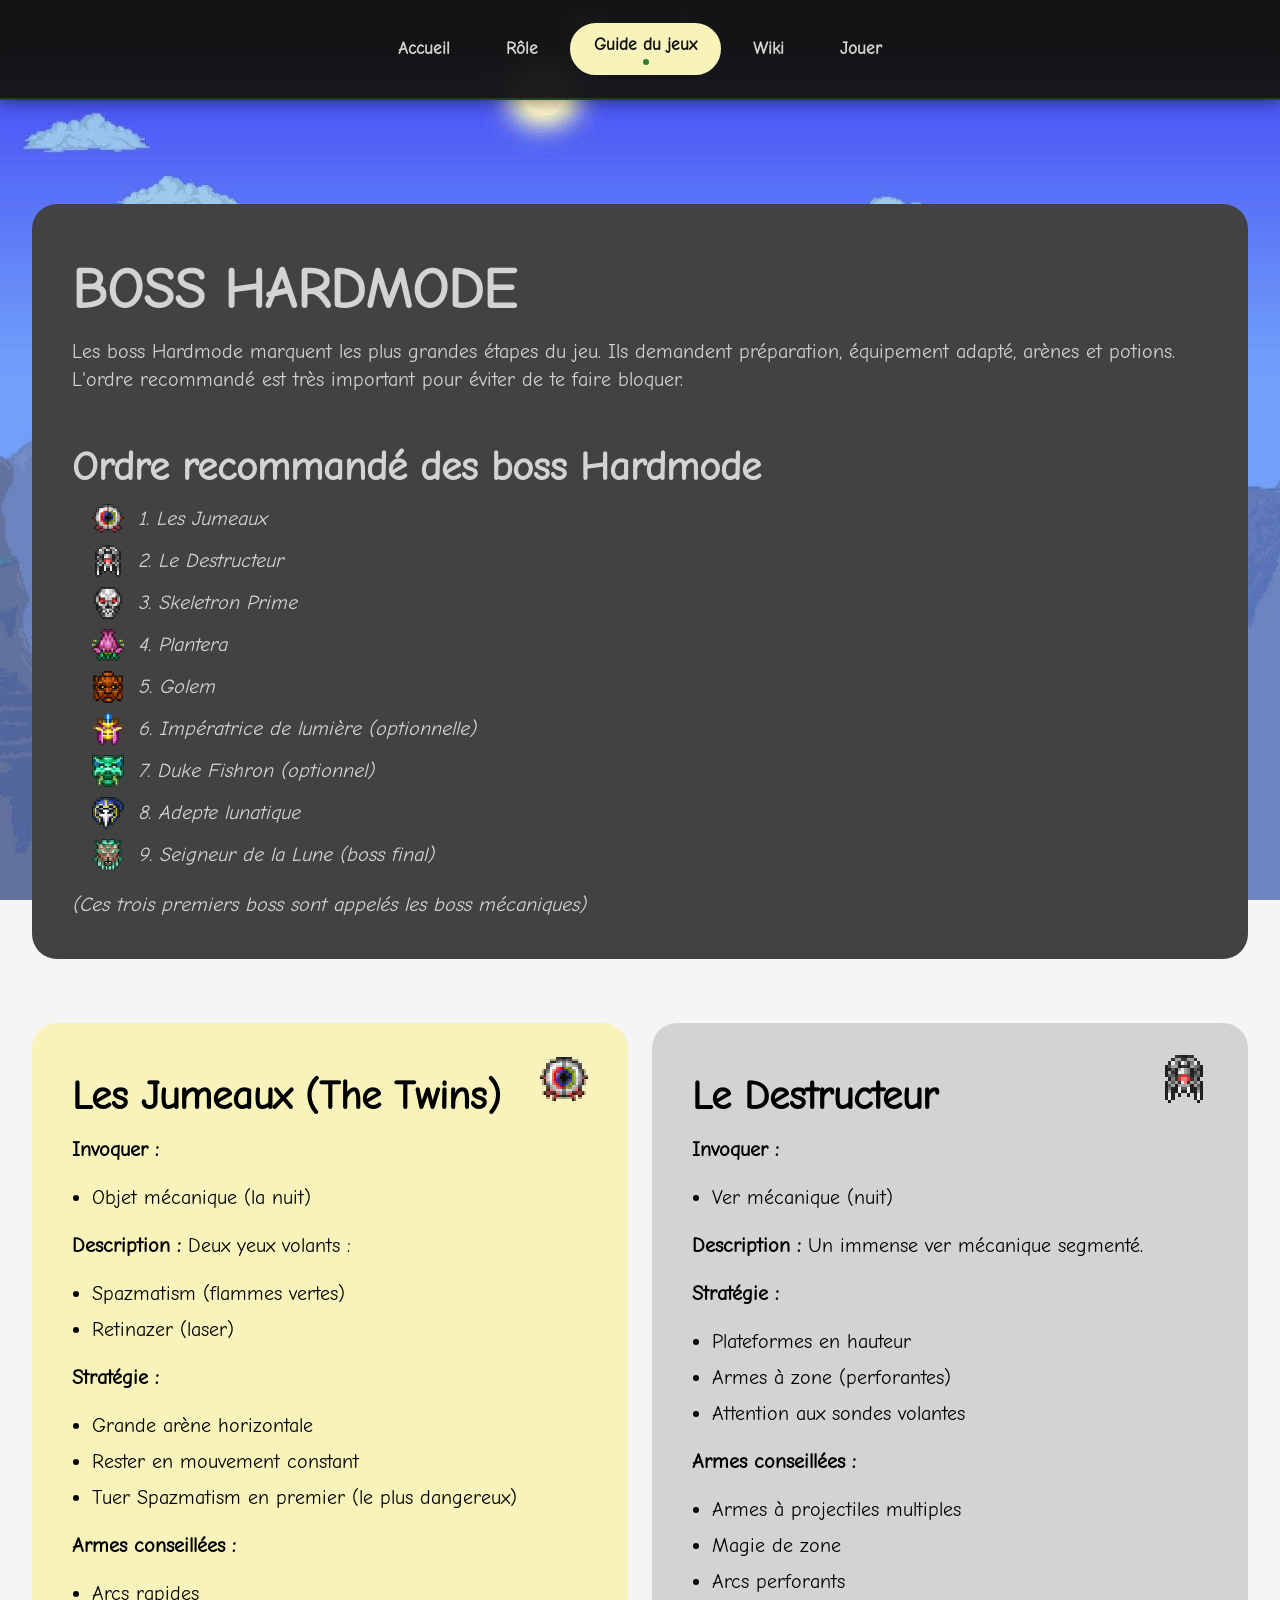
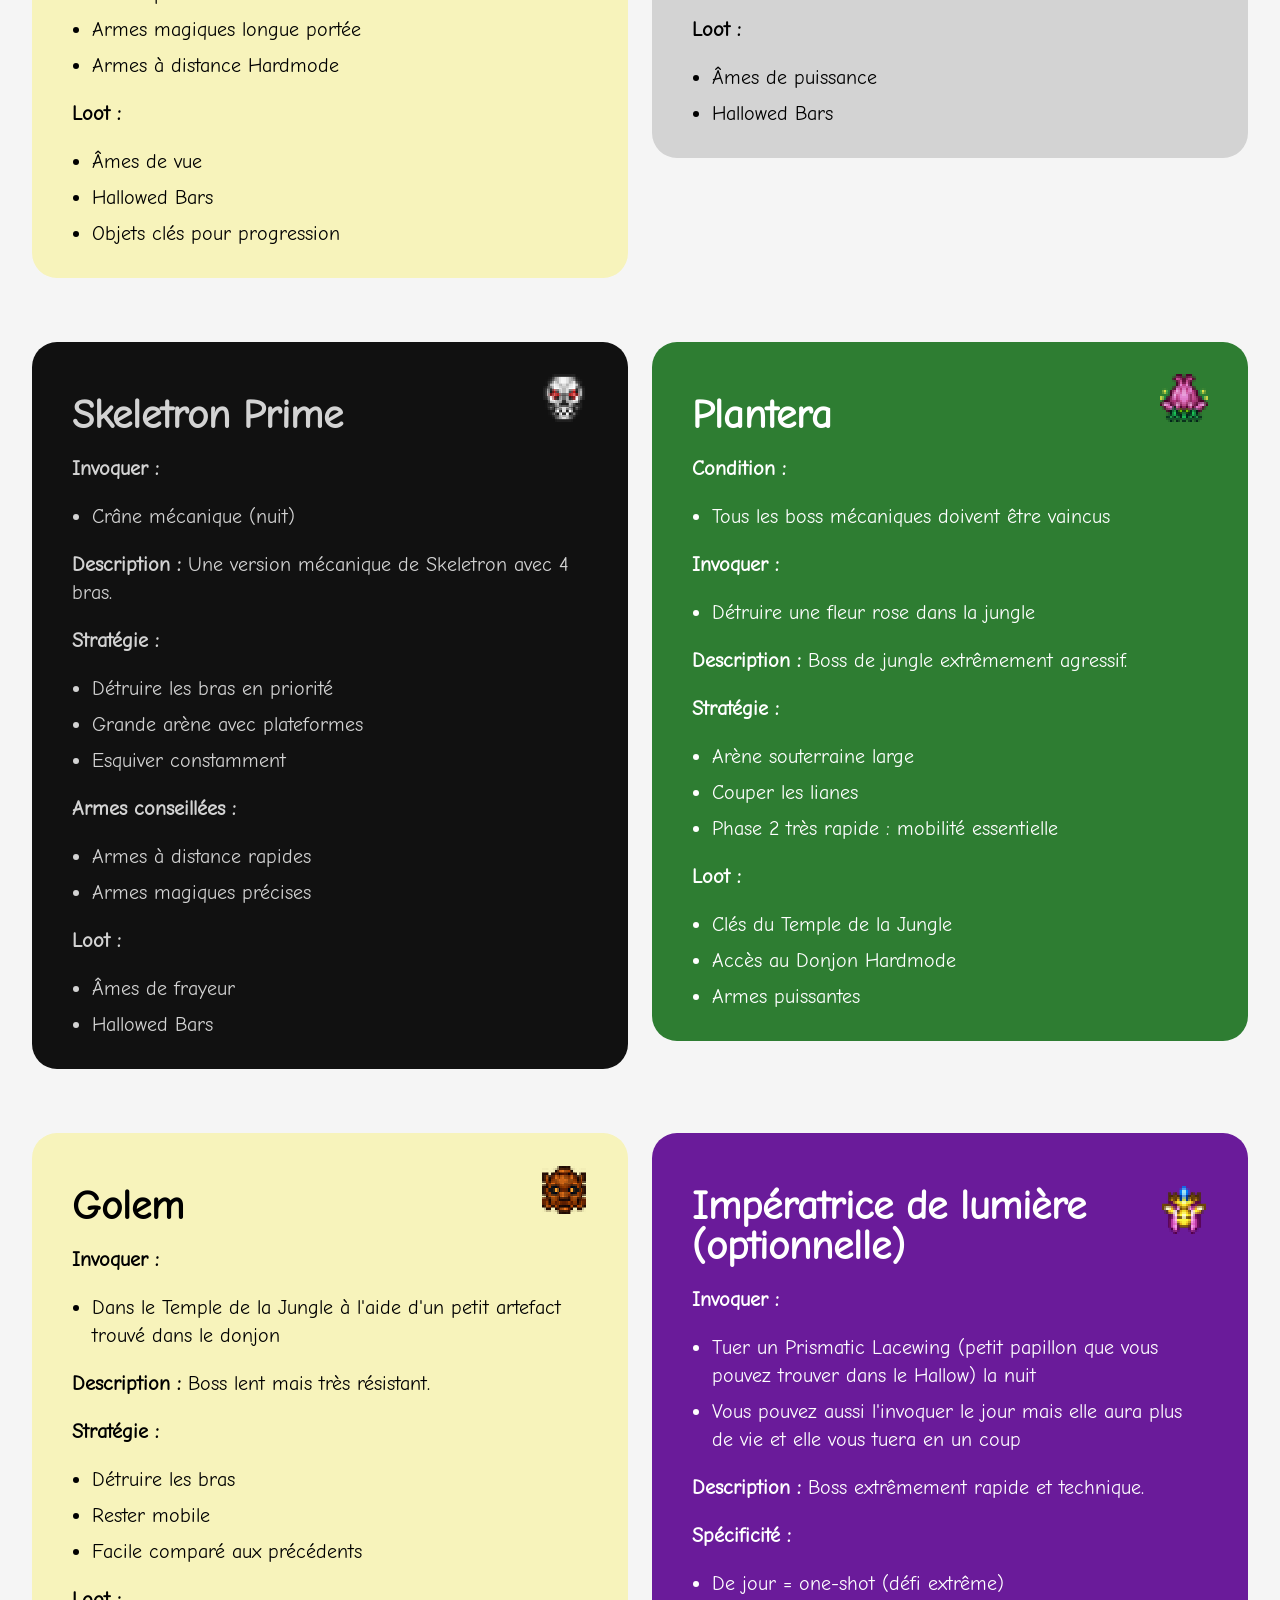
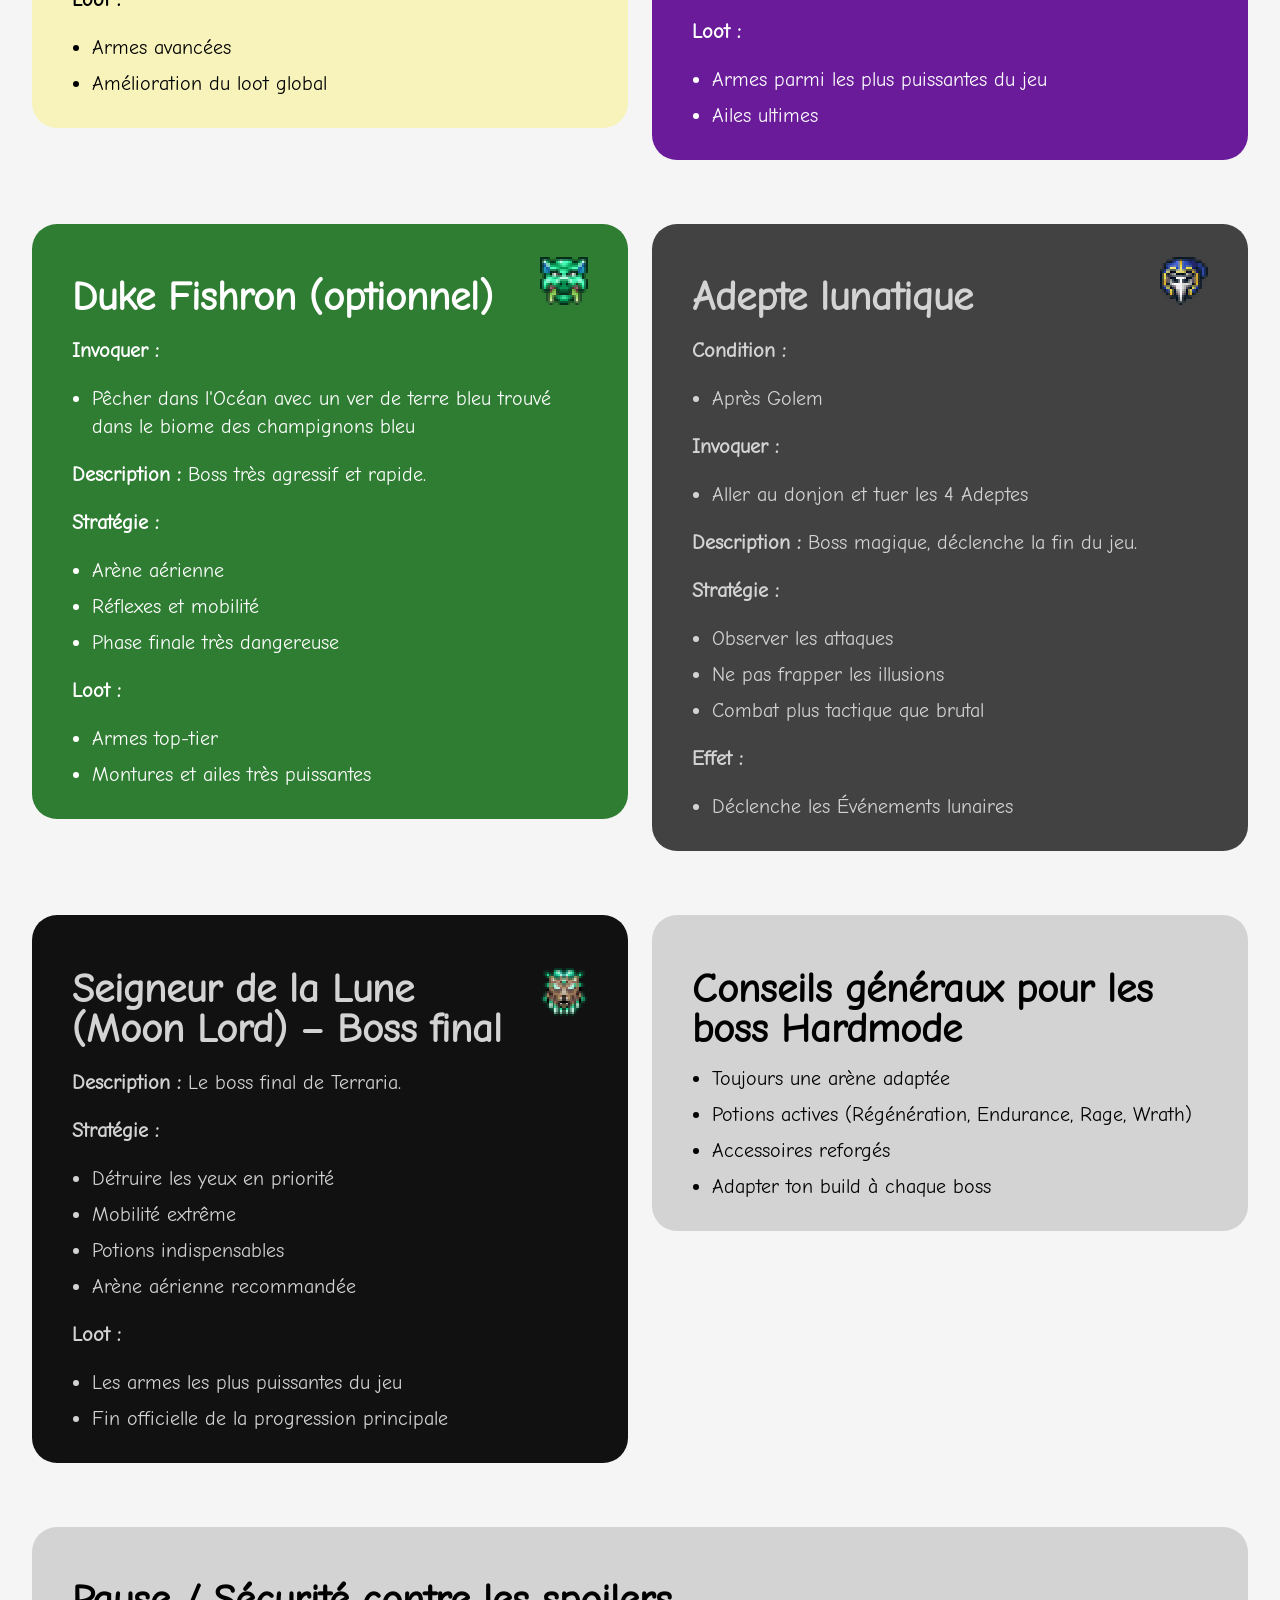
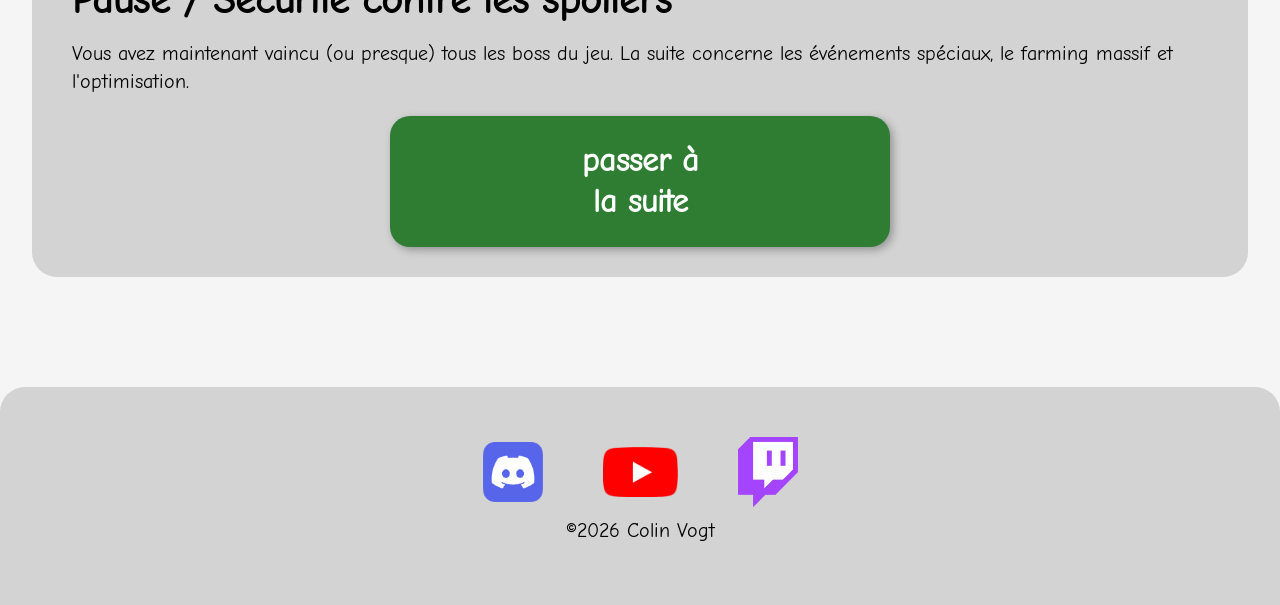
==== commit 265a46be: "Fini le site web" ====
--- a/boss_hardmode.html
+++ b/boss_hardmode.html
@@ -3,7 +3,7 @@
 <head>
     <meta charset="UTF-8">
     <meta name="viewport" content="width=device-width, initial-scale=1.0">
-    <title>Progression Hardmode | Guide complet de Terraria!</title>
+    <title>BOSS HARDMODE | Terraria | Fandom</title>
     <meta name="author" content="Colin Vogt">
     <meta name="description" content="Guide complet de Terraria.">
     <link rel="stylesheet" href="css/normalize.css"/>
@@ -266,7 +266,7 @@
     </div>
 
     <!-- Adepte lunatique -->
-    <div class="Box-gris-foncee" id="adepte" style="margin-top: 0;">
+    <div class="Box-gris-foncee" id="adepte" style="margin-top: 20px;">
         <div class="boss-header">
             <h2>Adepte lunatique</h2>
             <img src="./img/adepte_lunatique.png" alt="Adepte lunatique" class="boss-icon"/>
@@ -363,8 +363,7 @@
     <a href="role.html" class="menu-btn">Rôle</a>
     <a href="intro_guide.html" class="menu-btn actif">Guide du jeux</a>
     <a href="https://terraria.wiki.gg/" class="menu-btn" target="_blank" rel="noopener noreferrer">Wiki</a>
-    <a href="https://store.steampowered.com/app/105600/Terraria/" class="menu-btn" target="_blank"
-       rel="noopener noreferrer">Jouer</a>
+    <a href="https://store.steampowered.com/app/105600/Terraria/" class="menu-btn" target="_blank" rel="noopener noreferrer">Jouer</a>
 </nav>
 
 </body>
--- a/css/main.css
+++ b/css/main.css
@@ -21,7 +21,7 @@
     font-weight: 400;
     font-size: 18px;
     line-height: 1.4;
-    color: darkblue;
+    color: #FFFFFF;
     background-color: whitesmoke;
     max-width: calc(100% - 23px);
     margin: auto;
@@ -33,14 +33,14 @@
 }
 
 a {
-    color: deeppink;
+    color: #FFFFFF;
     text-decoration: none;
     padding: 0;
     margin: 0;
 }
 
 a:hover {
-    color: darkmagenta;
+    color: #424242;
 }
 
 /********** HEADER - centré **********/
@@ -212,7 +212,7 @@
 .btn-suite {
     display: block;
     background-color: #2E7D32;
-    color: #fff !important;
+    color: #fff ;
     font-family: 'Comic Neue', 'Comic Sans MS', cursive;
     font-size: 28px;
     font-weight: 700;
@@ -229,7 +229,7 @@
 
 .btn-suite:hover {
     background-color: #1b5e20;
-    color: #fff !important;
+    color: #fff ;
     transform: scale(1.02);
 }
 
@@ -386,7 +386,7 @@
     display: flex;
     align-items: center;
     gap: 10px;
-    color: #D3D3D3 !important;
+    color: #D3D3D3;
     font-style: italic;
     font-size: 18px;
     text-decoration: none;
@@ -394,7 +394,7 @@
 }
 
 .liste-boss a:hover {
-    color: #2E7D32 !important;
+    color: #2E7D32 ;
     font-weight: 700;
 }
 
@@ -495,7 +495,7 @@
 .menu-btn {
     display: block;
     background-color: #D3D3D3;
-    color: #111 !important;
+    color: #111 ;
     font-family: 'Comic Neue', 'Comic Sans MS', cursive;
     font-size: 34px;
     font-weight: 700;
@@ -512,12 +512,12 @@
 
 .menu-btn:hover {
     background-color: #2E7D32;
-    color: #fff !important;
+    color: #fff;
     transform: scale(1.02);
 }
 
 .menu-btn.actif {
     background-color: #F7F3BB;
-    color: #111 !important;
+    color: #111;
     border-color: #111;
 }
--- a/css/responsive.css
+++ b/css/responsive.css
@@ -1,13 +1,79 @@
 /* =============================================
    RESPONSIVE.CSS
-   Version desktop - 1024px et plus
+   Breakpoints : tablette (768px+) | desktop (1024px+)
    ============================================= */
 
+
+/********** TABLETTE — 768px à 1023px **********/
+
+@media (min-width: 768px) and (max-width: 1023px) {
+
+    body {
+        font-size: 19px;
+    }
+
+    header img {
+        height: 95px;
+    }
+
+    /* Mise en page deux colonnes avec flexbox */
+    main {
+        display: flex;
+        flex-wrap: wrap;
+        gap: 16px;
+        padding: 0 16px;
+        align-items: flex-start;
+    }
+
+    /* Toutes les boxes prennent ~50% de la largeur (2 colonnes) */
+    main > .Box-gris-foncee,
+    main > .Box-gris-claire,
+    main > .Box-verte,
+    main > .Box-jaune,
+    main > .Box-violet,
+    main > .Box-noir {
+        flex: 1 1 calc(50% - 8px);
+        min-width: 280px;
+    }
+
+    /* Première et dernière box toujours pleine largeur */
+    main > *:first-child,
+    main > *:last-child {
+        flex: 1 1 100%;
+    }
+
+    /* Box avec bouton "suite" en pleine largeur */
+    .Box-jaune:has(.btn-suite),
+    .Box-gris-claire:has(.btn-suite),
+    .Box-verte:has(.btn-suite) {
+        flex: 1 1 100%;
+    }
+
+    /* Bouton retour accueil */
+    main > a.btn-suite {
+        flex: 1 1 100%;
+    }
+
+    /* Menu mobile : boutons un peu plus petits */
+    .menu-btn {
+        font-size: 28px;
+    }
+
+    /* Cercle de navigation : jaune si la page actuelle est dans le menu */
+    .menu-flottant:has(.menu-btn.actif) ~ .cercle-fixe,
+    #toggle-menu:checked ~ .cercle-fixe {
+        border-color: #F7F3BB;
+        box-shadow: 0 0 0 4px rgba(247, 243, 187, 0.4);
+    }
+
+}
+
+
+/********** DESKTOP — 1024px et plus **********/
+
 @media (min-width: 1024px) {
 
-    /* =============================================
-       BASE & BODY
-       ============================================= */
+    /********** BASE & BODY **********/
 
     body {
         max-width: 1280px;
@@ -15,140 +81,153 @@
         font-size: 20px;
     }
 
-    /* =============================================
-       HEADER - plus grand, avec fond
-       ============================================= */
+
+    /********** HEADER **********/
 
     header {
-        background: linear-gradient(to bottom, rgba(0,0,0,0.7) 60%, transparent);
+        background: linear-gradient(to bottom, rgba(0, 0, 0, 0.7) 60%, transparent);
         padding: 8px 0 20px;
     }
 
     header img {
-        height: 110px;
-    }
-
-    /* =============================================
-       NAVIGATION DESKTOP
-       remplace le cercle flottant + menu déroulant
-       par une vraie navbar en haut
-       ============================================= */
-
-    /* Cache le cercle et le menu mobile */
-    #toggle-menu,
-    .cercle-fixe,
+        height: 50px;
+    }
+
+
+    /********** NAVIGATION — masquer le menu mobile **********/
+
+    /* On cache l'interrupteur checkbox et le cercle cliquable */
+    #toggle-menu {
+        display: none;
+    }
+
+    .cercle-fixe {
+        display: none;
+    }
+
+
+    /********** NAVBAR DESKTOP **********/
+
+    /* Le menu mobile devient une vraie barre de navigation fixe en haut */
     .menu-flottant {
-        display: none !important;
-    }
-
-    /* Navbar fixe en haut */
+        display: flex;
+        position: fixed;
+        top: 0;
+        left: 0;
+        width: 100%;
+        height: 100px;
+        background-color: rgba(20, 20, 20, 0.96);
+        backdrop-filter: blur(8px);
+        flex-direction: row;
+        justify-content: center;
+        align-items: center;
+        gap: 8px;
+        padding: 0 40px;
+        transform: none;
+        pointer-events: all;
+        z-index: 2000;
+        border-bottom: 2px solid rgba(46, 125, 50, 0.4);
+        box-shadow: 0 2px 16px rgba(0, 0, 0, 0.45);
+    }
+
+    /* Espace réservé pour ne pas que le contenu passe sous la navbar */
     body::before {
         content: '';
         display: block;
-        height: 60px; /* espace pour la navbar */
-    }
-
-    nav.navbar-desktop {
-        display: flex !important;
-    }
-
-    /* =============================================
-       NAVBAR DESKTOP (injectée via HTML ou affichée)
-       On utilise une technique CSS pure :
-       le menu-flottant devient une navbar en haut
-       ============================================= */
-
-    /* On réaffiche le menu comme navbar horizontale */
-    .menu-flottant {
-        display: flex !important;
-        position: fixed !important;
-        top: 0 !important;
-        left: 0 !important;
-        width: 100% !important;
-        height: 60px !important;
-        background-color: rgba(20, 20, 20, 0.96) !important;
-        backdrop-filter: blur(8px);
-        flex-direction: row !important;
-        justify-content: center !important;
-        align-items: center !important;
-        gap: 8px !important;
-        padding: 0 40px !important;
-        transform: none !important;
-        pointer-events: all !important;
-        z-index: 2000 !important;
-        border-bottom: 2px solid rgba(46, 125, 50, 0.5);
-        box-shadow: 0 2px 12px rgba(0,0,0,0.4);
-    }
-
-    /* Boutons de la navbar desktop */
+        height: 70px;
+    }
+
+
+    /********** BOUTONS DE LA NAVBAR **********/
+
     .menu-btn {
-        font-size: 18px !important;
-        padding: 8px 20px !important;
-        border-radius: 30px !important;
-        border: 2px solid transparent !important;
-        width: auto !important;
-        min-width: unset !important;
+        font-size: 17px;
+        padding: 8px 22px;
+        border-radius: 30px;
+        border: 2px solid transparent;
+        width: auto;
+        min-width: unset;
         white-space: nowrap;
-        background-color: transparent !important;
-        color: #D3D3D3 !important;
-        box-shadow: none !important;
-        transition: background-color 0.2s ease, color 0.2s ease, border-color 0.2s ease !important;
+        background-color: transparent;
+        color: #D3D3D3;
+        box-shadow: none;
+        transition: background-color 0.2s ease, color 0.2s ease, border-color 0.2s ease;
     }
 
     .menu-btn:hover {
-        background-color: #2E7D32 !important;
-        color: #fff !important;
-        transform: none !important;
-        border-color: #2E7D32 !important;
-    }
-
+        background-color: #2E7D32;
+        color: #fff;
+        transform: none;
+        border-color: #2E7D32;
+    }
+
+    /* Page actuellement visitée : fond jaune clair */
     .menu-btn.actif {
-        background-color: #F7F3BB !important;
-        color: #111 !important;
-        border-color: #F7F3BB !important;
-    }
-
-    /* Décale le contenu principal sous la navbar */
+        background-color: #F7F3BB;
+        color: #111;
+        border-color: #F7F3BB;
+    }
+
+    /* Petit point lumineux sous le bouton actif */
+    .menu-btn.actif::after {
+        content: '';
+        display: block;
+        width: 6px;
+        height: 6px;
+        background-color: #2E7D32;
+        border-radius: 50%;
+        margin: 3px auto 0;
+    }
+
+
+    /********** MAIN — MISE EN PAGE FLEXBOX **********/
+
     main {
-        margin-top: 60px;
-    }
-
-    /* =============================================
-       GRILLE 2 COLONNES POUR LE MAIN
-       ============================================= */
-
-    main {
-        display: grid;
-        grid-template-columns: 1fr 1fr;
+        display: flex;
+        flex-wrap: wrap;
         gap: 24px;
         padding: 24px 32px 60px;
-        align-items: start;
-    }
-
-    /* Éléments pleine largeur */
-    main > .Box-gris-foncee:first-child,
-    main > .Box-gris-claire:last-child,
-    main > .Box-jaune:last-child,
-    main > footer {
-        grid-column: 1 / -1;
-    }
-
-    /* La première box toujours pleine largeur */
+        align-items: flex-start;
+        margin-top: 0;
+    }
+
+    /* Toutes les boxes : deux colonnes égales par défaut */
+    main > .Box-gris-foncee,
+    main > .Box-gris-claire,
+    main > .Box-verte,
+    main > .Box-jaune,
+    main > .Box-violet,
+    main > .Box-noir {
+        flex: 1 1 calc(50% - 12px);
+        min-width: 300px;
+    }
+
+    /* Première box toujours pleine largeur */
     main > *:first-child {
-        grid-column: 1 / -1;
-    }
-
-    /* =============================================
-       BOUTON "PASSER À LA SUITE"
-       Prend la largeur de 2 colonnes
-       ============================================= */
-
-    /* Le parent du btn-suite prend toute la largeur */
+        flex: 1 1 100%;
+    }
+
+    /* Box avec bouton "suite" ou "retour" en pleine largeur */
     .Box-jaune:has(.btn-suite),
     .Box-gris-claire:has(.btn-suite),
     .Box-verte:has(.btn-suite) {
-        grid-column: 1 / -1;
-    }
+        flex: 1 1 100%;
+    }
+
+    /* Box avec le tableau guide : pleine largeur */
+    .Box-jaune:has(.tableau-guide) {
+        flex: 1 1 100%;
+    }
+
+    /* Bouton retour accueil (lien direct dans le main) */
+    main > a.btn-suite {
+        flex: 1 1 100%;
+        max-width: 500px;
+        margin: 0 auto 20px;
+    }
+
+
+    /********** BOUTON "PASSER À LA SUITE" **********/
 
     .btn-suite {
         display: block;
@@ -158,16 +237,8 @@
         padding: 24px 60px;
     }
 
-    /* Bouton retour accueil aussi */
-    main > a.btn-suite {
-        grid-column: 1 / -1;
-        max-width: 500px;
-        margin: 0 auto 20px;
-    }
-
-    /* =============================================
-       BOXES - taille de texte desktop
-       ============================================= */
+
+    /********** BOXES — TAILLE DE TEXTE DESKTOP **********/
 
     .Box-gris-foncee h1,
     .Box-gris-claire h1,
@@ -196,11 +267,12 @@
         font-size: 28px;
     }
 
-    /* =============================================
-       BOX ROLES - grille 2x2
-       ============================================= */
+
+    /********** BOX RÔLES **********/
 
     .Box-role {
+        flex: 1 1 calc(50% - 12px);
+        min-width: 280px;
         margin: 0;
     }
 
@@ -212,9 +284,8 @@
         font-size: 56px;
     }
 
-    /* =============================================
-       TABLEAU GUIDE - plus grand
-       ============================================= */
+
+    /********** TABLEAU GUIDE **********/
 
     .tableau-guide {
         font-size: 18px;
@@ -225,14 +296,8 @@
         padding: 14px 20px;
     }
 
-    /* La box avec le tableau prend toute la largeur */
-    main > .Box-jaune:has(.tableau-guide) {
-        grid-column: 1 / -1;
-    }
-
-    /* =============================================
-       BOSS HEADER - icône plus grande
-       ============================================= */
+
+    /********** BOSS — ICÔNES ET LISTE **********/
 
     .boss-icon {
         width: 48px;
@@ -249,20 +314,18 @@
         gap: 14px;
     }
 
-    /* =============================================
-       VIDEO - plus grande
-       ============================================= */
+
+    /********** VIDÉO **********/
 
     .Box-verte video {
         border-radius: 16px;
     }
 
-    /* =============================================
-       FOOTER
-       ============================================= */
+
+    /********** FOOTER **********/
 
     footer {
-        grid-column: 1 / -1;
+        flex: 1 1 100%;
         border-radius: 25px 25px 0 0;
         padding: 30px 60px 60px;
     }
@@ -277,38 +340,41 @@
         align-items: center;
     }
 
-    /* =============================================
-       PAGE ACCUEIL - intro + bannière côte à côte
-       ============================================= */
+
+    /********** PAGE ACCUEIL — intro + image côte à côte **********/
 
     .Page-accueil main > .Box-gris-foncee:first-child .introduction {
-        display: grid;
-        grid-template-columns: 1fr 1fr;
+        display: flex;
+        flex-direction: row;
         gap: 30px;
         align-items: center;
     }
 
+    /* Le texte prend l'espace disponible */
+    .Page-accueil main > .Box-gris-foncee:first-child .introduction > *:not(img) {
+        flex: 1;
+    }
+
+    /* L'image occupe la moitié de la box */
     .Page-accueil main > .Box-gris-foncee:first-child .introduction img {
-        grid-column: 2;
-        grid-row: 1 / 4;
+        flex: 0 0 45%;
+        max-width: 45%;
         border-radius: 20px;
-        width: 100%;
         height: auto;
         object-fit: cover;
-    }
-
-    /* =============================================
-       PAGE GUIDE - box intro pleine largeur
-       ============================================= */
+        order: 2;
+    }
+
+
+    /********** PAGE GUIDE — intro centrée **********/
 
     .Page-guide main > .Box-gris-foncee:first-child .introduction {
         max-width: 800px;
         margin: 0 auto;
     }
 
-    /* =============================================
-       SCROLLBAR PERSONNALISÉE
-       ============================================= */
+
+    /********** SCROLLBAR PERSONNALISÉE **********/
 
     ::-webkit-scrollbar {
         width: 10px;
@@ -327,48 +393,4 @@
         background: #1b5e20;
     }
 
-}
-
-/* =============================================
-   TABLETTE - 768px à 1023px
-   ============================================= */
-
-@media (min-width: 768px) and (max-width: 1023px) {
-
-    body {
-        font-size: 19px;
-    }
-
-    main {
-        display: grid;
-        grid-template-columns: 1fr 1fr;
-        gap: 16px;
-        padding: 0 16px;
-        align-items: start;
-    }
-
-    main > *:first-child,
-    main > *:last-child,
-    footer {
-        grid-column: 1 / -1;
-    }
-
-    .Box-jaune:has(.btn-suite),
-    .Box-gris-claire:has(.btn-suite),
-    .Box-verte:has(.btn-suite) {
-        grid-column: 1 / -1;
-    }
-
-    main > a.btn-suite {
-        grid-column: 1 / -1;
-    }
-
-    header img {
-        height: 95px;
-    }
-
-    .menu-btn {
-        font-size: 28px !important;
-    }
-
 }
